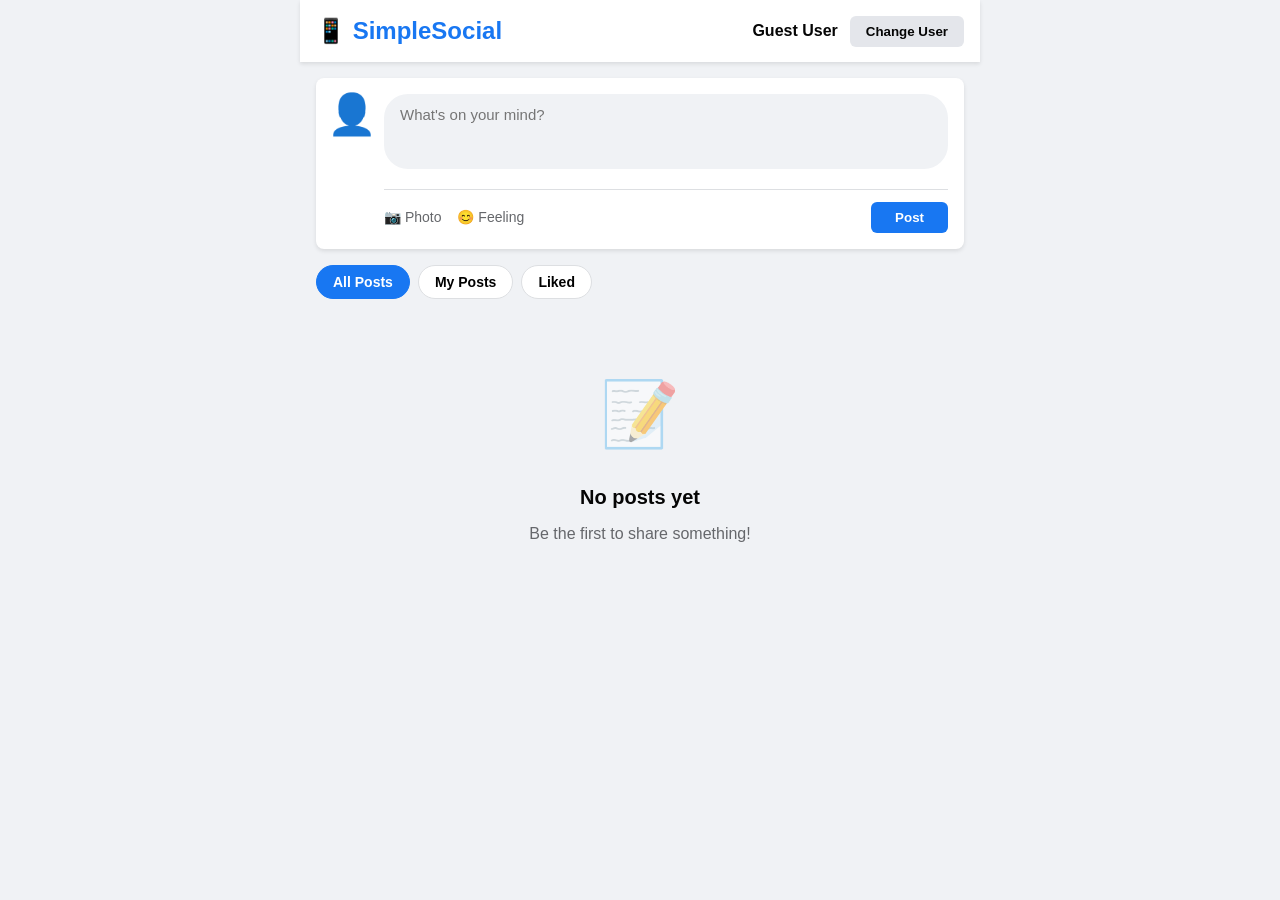
==== index.html @ 0597aa96 "Create SimpleSocial - a lightweight social media platform - Add responsive HTML structure with heade" ====
<!DOCTYPE html>
<html lang="en">
<head>
    <meta charset="UTF-8">
    <meta name="viewport" content="width=device-width, initial-scale=1.0">
    <title>SimpleSocial - Connect & Share</title>
    <link rel="stylesheet" href="style.css">
</head>
<body>
    <div class="container">
        <!-- Header -->
        <header class="header">
            <div class="header-content">
                <h1 class="logo">📱 SimpleSocial</h1>
                <div class="user-info">
                    <span class="username" id="currentUser">Guest User</span>
                    <button class="btn-secondary" id="changeUserBtn">Change User</button>
                </div>
            </div>
        </header>

        <!-- Main Content -->
        <main class="main-content">
            <!-- Create Post Section -->
            <div class="create-post-card">
                <div class="user-avatar">👤</div>
                <div class="create-post-input">
                    <textarea
                        id="postInput"
                        placeholder="What's on your mind?"
                        rows="3"
                    ></textarea>
                    <div class="create-post-actions">
                        <div class="post-options">
                            <span class="post-option">📷 Photo</span>
                            <span class="post-option">😊 Feeling</span>
                        </div>
                        <button class="btn-primary" id="postBtn">Post</button>
                    </div>
                </div>
            </div>

            <!-- Filter Options -->
            <div class="filter-section">
                <button class="filter-btn active" data-filter="all">All Posts</button>
                <button class="filter-btn" data-filter="my">My Posts</button>
                <button class="filter-btn" data-filter="liked">Liked</button>
            </div>

            <!-- Posts Feed -->
            <div id="postsFeed" class="posts-feed">
                <!-- Posts will be dynamically added here -->
            </div>

            <!-- Empty State -->
            <div id="emptyState" class="empty-state">
                <div class="empty-icon">📝</div>
                <h3>No posts yet</h3>
                <p>Be the first to share something!</p>
            </div>
        </main>
    </div>

    <!-- User Modal -->
    <div id="userModal" class="modal">
        <div class="modal-content">
            <h2>Change Username</h2>
            <input
                type="text"
                id="usernameInput"
                placeholder="Enter your username"
                maxlength="20"
            >
            <div class="modal-actions">
                <button class="btn-secondary" id="cancelBtn">Cancel</button>
                <button class="btn-primary" id="saveUserBtn">Save</button>
            </div>
        </div>
    </div>

    <script src="script.js"></script>
</body>
</html>
---- style.css ----
* {
    margin: 0;
    padding: 0;
    box-sizing: border-box;
}

:root {
    --primary-color: #1877f2;
    --primary-hover: #166fe5;
    --secondary-color: #e4e6eb;
    --text-primary: #050505;
    --text-secondary: #65676b;
    --bg-primary: #f0f2f5;
    --bg-secondary: #ffffff;
    --border-color: #dddfe2;
    --shadow: 0 2px 4px rgba(0, 0, 0, 0.1);
    --shadow-hover: 0 4px 8px rgba(0, 0, 0, 0.15);
}

body {
    font-family: -apple-system, BlinkMacSystemFont, 'Segoe UI', Roboto, Oxygen, Ubuntu, Cantarell, sans-serif;
    background-color: var(--bg-primary);
    color: var(--text-primary);
    line-height: 1.6;
}

.container {
    max-width: 680px;
    margin: 0 auto;
    min-height: 100vh;
}

/* Header */
.header {
    background-color: var(--bg-secondary);
    box-shadow: var(--shadow);
    position: sticky;
    top: 0;
    z-index: 100;
}

.header-content {
    padding: 12px 16px;
    display: flex;
    justify-content: space-between;
    align-items: center;
}

.logo {
    font-size: 24px;
    font-weight: 700;
    color: var(--primary-color);
    margin: 0;
}

.user-info {
    display: flex;
    align-items: center;
    gap: 12px;
}

.username {
    font-weight: 600;
    color: var(--text-primary);
}

/* Main Content */
.main-content {
    padding: 16px;
}

/* Buttons */
.btn-primary {
    background-color: var(--primary-color);
    color: white;
    border: none;
    padding: 8px 24px;
    border-radius: 6px;
    font-weight: 600;
    cursor: pointer;
    transition: background-color 0.2s;
}

.btn-primary:hover {
    background-color: var(--primary-hover);
}

.btn-secondary {
    background-color: var(--secondary-color);
    color: var(--text-primary);
    border: none;
    padding: 8px 16px;
    border-radius: 6px;
    font-weight: 600;
    cursor: pointer;
    transition: background-color 0.2s;
}

.btn-secondary:hover {
    background-color: #d8dadf;
}

/* Create Post Card */
.create-post-card {
    background-color: var(--bg-secondary);
    border-radius: 8px;
    padding: 16px;
    margin-bottom: 16px;
    box-shadow: var(--shadow);
    display: flex;
    gap: 12px;
}

.user-avatar {
    font-size: 40px;
    width: 40px;
    height: 40px;
    display: flex;
    align-items: center;
    justify-content: center;
}

.create-post-input {
    flex: 1;
}

#postInput {
    width: 100%;
    border: none;
    background-color: var(--bg-primary);
    border-radius: 24px;
    padding: 12px 16px;
    font-size: 15px;
    font-family: inherit;
    resize: none;
    outline: none;
}

#postInput:focus {
    background-color: var(--secondary-color);
}

.create-post-actions {
    display: flex;
    justify-content: space-between;
    align-items: center;
    margin-top: 12px;
    padding-top: 12px;
    border-top: 1px solid var(--border-color);
}

.post-options {
    display: flex;
    gap: 16px;
}

.post-option {
    color: var(--text-secondary);
    font-size: 14px;
    cursor: pointer;
    transition: color 0.2s;
}

.post-option:hover {
    color: var(--text-primary);
}

/* Filter Section */
.filter-section {
    display: flex;
    gap: 8px;
    margin-bottom: 16px;
}

.filter-btn {
    background-color: var(--bg-secondary);
    border: 1px solid var(--border-color);
    padding: 8px 16px;
    border-radius: 20px;
    font-size: 14px;
    font-weight: 600;
    cursor: pointer;
    transition: all 0.2s;
}

.filter-btn:hover {
    background-color: var(--secondary-color);
}

.filter-btn.active {
    background-color: var(--primary-color);
    color: white;
    border-color: var(--primary-color);
}

/* Posts Feed */
.posts-feed {
    display: flex;
    flex-direction: column;
    gap: 16px;
}

.post-card {
    background-color: var(--bg-secondary);
    border-radius: 8px;
    padding: 16px;
    box-shadow: var(--shadow);
    transition: box-shadow 0.2s;
}

.post-card:hover {
    box-shadow: var(--shadow-hover);
}

.post-header {
    display: flex;
    align-items: center;
    margin-bottom: 12px;
}

.post-user-avatar {
    font-size: 32px;
    width: 40px;
    height: 40px;
    display: flex;
    align-items: center;
    justify-content: center;
    margin-right: 12px;
}

.post-user-info {
    flex: 1;
}

.post-username {
    font-weight: 600;
    font-size: 15px;
    color: var(--text-primary);
}

.post-time {
    font-size: 13px;
    color: var(--text-secondary);
}

.post-delete-btn {
    background: none;
    border: none;
    font-size: 20px;
    cursor: pointer;
    opacity: 0.6;
    transition: opacity 0.2s;
    padding: 4px 8px;
}

.post-delete-btn:hover {
    opacity: 1;
}

.post-content {
    font-size: 15px;
    line-height: 1.5;
    margin-bottom: 12px;
    word-wrap: break-word;
}

.post-actions {
    display: flex;
    gap: 16px;
    padding-top: 12px;
    border-top: 1px solid var(--border-color);
}

.post-action-btn {
    background: none;
    border: none;
    display: flex;
    align-items: center;
    gap: 6px;
    padding: 6px 12px;
    border-radius: 6px;
    cursor: pointer;
    font-size: 14px;
    font-weight: 600;
    color: var(--text-secondary);
    transition: background-color 0.2s;
}

.post-action-btn:hover {
    background-color: var(--secondary-color);
}

.post-action-btn.liked {
    color: #e41e3f;
}

.post-action-btn.commented {
    color: var(--primary-color);
}

/* Comments Section */
.comments-section {
    margin-top: 12px;
    padding-top: 12px;
    border-top: 1px solid var(--border-color);
}

.comment {
    display: flex;
    gap: 8px;
    margin-bottom: 8px;
    padding: 8px;
    background-color: var(--bg-primary);
    border-radius: 8px;
}

.comment-avatar {
    font-size: 24px;
}

.comment-content {
    flex: 1;
}

.comment-username {
    font-weight: 600;
    font-size: 13px;
    color: var(--text-primary);
}

.comment-text {
    font-size: 14px;
    color: var(--text-primary);
}

.comment-input-container {
    display: flex;
    gap: 8px;
    margin-top: 8px;
}

.comment-avatar-small {
    font-size: 24px;
}

.comment-input {
    flex: 1;
    border: none;
    background-color: var(--bg-primary);
    border-radius: 18px;
    padding: 8px 12px;
    font-size: 14px;
    font-family: inherit;
    outline: none;
}

.comment-input:focus {
    background-color: var(--secondary-color);
}

/* Empty State */
.empty-state {
    text-align: center;
    padding: 48px 16px;
    color: var(--text-secondary);
    display: none;
}

.empty-state.show {
    display: block;
}

.empty-icon {
    font-size: 64px;
    margin-bottom: 16px;
    opacity: 0.5;
}

.empty-state h3 {
    font-size: 20px;
    margin-bottom: 8px;
    color: var(--text-primary);
}

/* Modal */
.modal {
    display: none;
    position: fixed;
    top: 0;
    left: 0;
    width: 100%;
    height: 100%;
    background-color: rgba(0, 0, 0, 0.6);
    z-index: 1000;
    align-items: center;
    justify-content: center;
}

.modal.show {
    display: flex;
}

.modal-content {
    background-color: var(--bg-secondary);
    border-radius: 8px;
    padding: 24px;
    max-width: 400px;
    width: 90%;
    box-shadow: 0 12px 28px rgba(0, 0, 0, 0.3);
}

.modal-content h2 {
    margin-bottom: 16px;
    font-size: 20px;
}

#usernameInput {
    width: 100%;
    padding: 12px;
    border: 1px solid var(--border-color);
    border-radius: 6px;
    font-size: 15px;
    font-family: inherit;
    margin-bottom: 16px;
    outline: none;
}

#usernameInput:focus {
    border-color: var(--primary-color);
}

.modal-actions {
    display: flex;
    gap: 8px;
    justify-content: flex-end;
}

/* Responsive Design */
@media (max-width: 680px) {
    .main-content {
        padding: 12px;
    }

    .post-options {
        display: none;
    }

    .filter-section {
        overflow-x: auto;
        -webkit-overflow-scrolling: touch;
    }

    .filter-btn {
        white-space: nowrap;
    }
}

/* Animations */
@keyframes slideIn {
    from {
        opacity: 0;
        transform: translateY(-10px);
    }
    to {
        opacity: 1;
        transform: translateY(0);
    }
}

.post-card {
    animation: slideIn 0.3s ease-out;
}
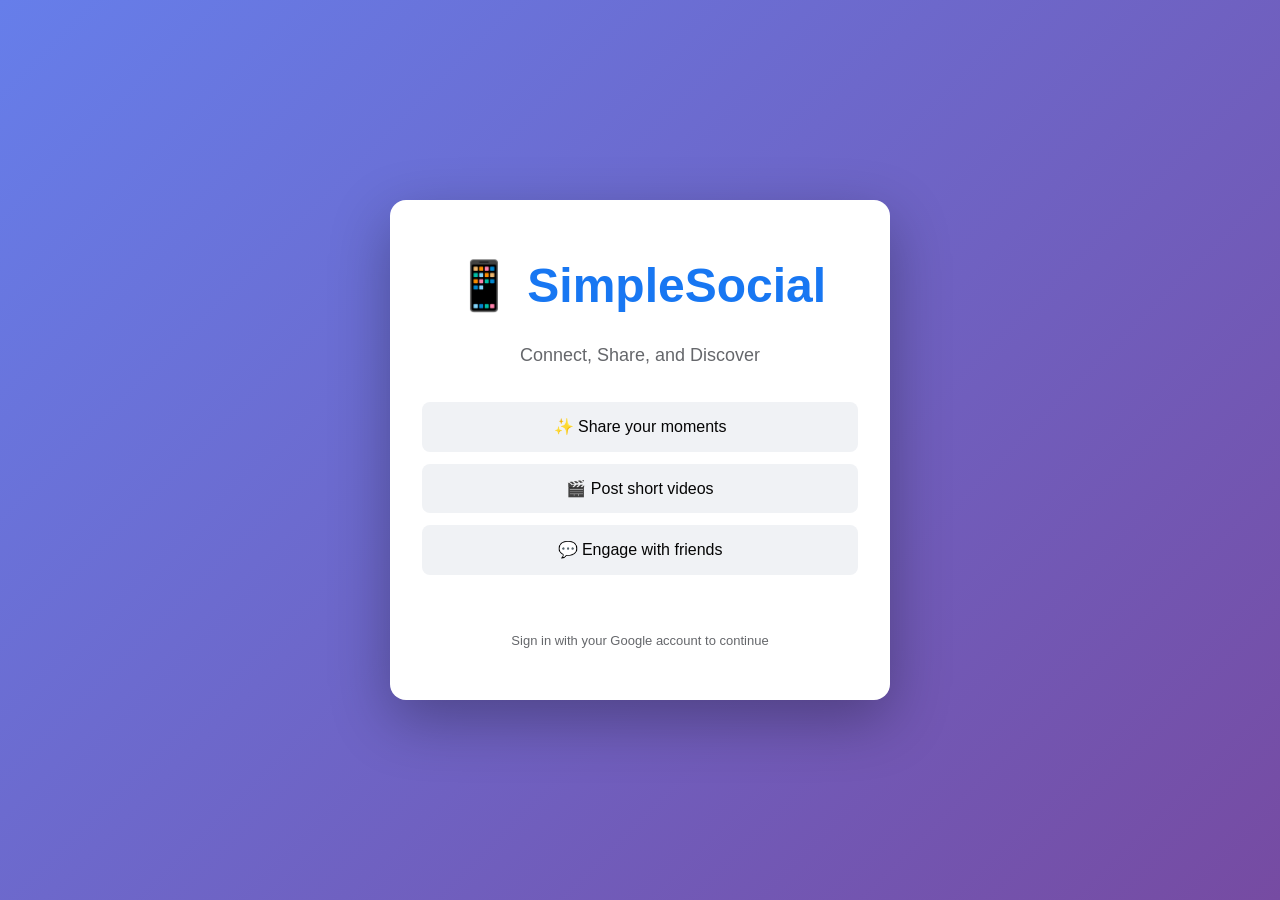
==== commit 512fa2ff: "Add Google OAuth, engagement algorithm, and short video section Major enhancements to SimpleSocial: " ====
--- a/index.html
+++ b/index.html
@@ -5,75 +5,159 @@
     <meta name="viewport" content="width=device-width, initial-scale=1.0">
     <title>SimpleSocial - Connect & Share</title>
     <link rel="stylesheet" href="style.css">
+    <!-- Google Sign-In API -->
+    <script src="https://accounts.google.com/gsi/client" async defer></script>
+    <meta name="google-signin-client_id" content="YOUR_GOOGLE_CLIENT_ID.apps.googleusercontent.com">
 </head>
 <body>
-    <div class="container">
+    <!-- Login Screen -->
+    <div id="loginScreen" class="login-screen">
+        <div class="login-container">
+            <div class="login-card">
+                <h1 class="login-logo">📱 SimpleSocial</h1>
+                <p class="login-tagline">Connect, Share, and Discover</p>
+                <div class="login-features">
+                    <div class="feature-item">✨ Share your moments</div>
+                    <div class="feature-item">🎬 Post short videos</div>
+                    <div class="feature-item">💬 Engage with friends</div>
+                </div>
+                <div id="googleSignInBtn" class="google-signin-btn"></div>
+                <p class="login-note">Sign in with your Google account to continue</p>
+            </div>
+        </div>
+    </div>
+
+    <!-- Main App (hidden until logged in) -->
+    <div id="mainApp" class="container" style="display: none;">
         <!-- Header -->
         <header class="header">
             <div class="header-content">
                 <h1 class="logo">📱 SimpleSocial</h1>
                 <div class="user-info">
-                    <span class="username" id="currentUser">Guest User</span>
-                    <button class="btn-secondary" id="changeUserBtn">Change User</button>
+                    <img id="userAvatar" class="user-avatar-img" src="" alt="User Avatar">
+                    <span class="username" id="currentUser">User</span>
+                    <button class="btn-secondary" id="signOutBtn">Sign Out</button>
                 </div>
             </div>
         </header>
 
+        <!-- Navigation Tabs -->
+        <nav class="nav-tabs">
+            <button class="nav-tab active" data-section="posts">
+                📝 Posts
+            </button>
+            <button class="nav-tab" data-section="videos">
+                🎬 Videos
+            </button>
+        </nav>
+
         <!-- Main Content -->
         <main class="main-content">
-            <!-- Create Post Section -->
-            <div class="create-post-card">
-                <div class="user-avatar">👤</div>
-                <div class="create-post-input">
-                    <textarea
-                        id="postInput"
-                        placeholder="What's on your mind?"
-                        rows="3"
-                    ></textarea>
-                    <div class="create-post-actions">
-                        <div class="post-options">
-                            <span class="post-option">📷 Photo</span>
-                            <span class="post-option">😊 Feeling</span>
+            <!-- Posts Section -->
+            <div id="postsSection" class="content-section active">
+                <!-- Create Post Section -->
+                <div class="create-post-card">
+                    <img id="postUserAvatar" class="user-avatar-small" src="" alt="Avatar">
+                    <div class="create-post-input">
+                        <textarea
+                            id="postInput"
+                            placeholder="What's on your mind?"
+                            rows="3"
+                        ></textarea>
+                        <div class="create-post-actions">
+                            <div class="post-options">
+                                <span class="post-option">📷 Photo</span>
+                                <span class="post-option">😊 Feeling</span>
+                            </div>
+                            <button class="btn-primary" id="postBtn">Post</button>
                         </div>
-                        <button class="btn-primary" id="postBtn">Post</button>
                     </div>
+                </div>
+
+                <!-- Filter Options -->
+                <div class="filter-section">
+                    <button class="filter-btn active" data-filter="all">🔥 Trending</button>
+                    <button class="filter-btn" data-filter="my">📌 My Posts</button>
+                    <button class="filter-btn" data-filter="liked">❤️ Liked</button>
+                </div>
+
+                <!-- Posts Feed -->
+                <div id="postsFeed" class="posts-feed">
+                    <!-- Posts will be dynamically added here -->
+                </div>
+
+                <!-- Empty State -->
+                <div id="emptyState" class="empty-state">
+                    <div class="empty-icon">📝</div>
+                    <h3>No posts yet</h3>
+                    <p>Be the first to share something!</p>
                 </div>
             </div>
 
-            <!-- Filter Options -->
-            <div class="filter-section">
-                <button class="filter-btn active" data-filter="all">All Posts</button>
-                <button class="filter-btn" data-filter="my">My Posts</button>
-                <button class="filter-btn" data-filter="liked">Liked</button>
-            </div>
+            <!-- Videos Section -->
+            <div id="videosSection" class="content-section">
+                <!-- Create Video Section -->
+                <div class="create-video-card">
+                    <h3>📹 Share a Video</h3>
+                    <input
+                        type="text"
+                        id="videoUrlInput"
+                        placeholder="Enter YouTube, Vimeo, or direct video URL"
+                        class="video-url-input"
+                    >
+                    <textarea
+                        id="videoDescInput"
+                        placeholder="Add a description..."
+                        rows="2"
+                        class="video-desc-input"
+                    ></textarea>
+                    <button class="btn-primary" id="videoBtn">Post Video</button>
+                </div>
 
-            <!-- Posts Feed -->
-            <div id="postsFeed" class="posts-feed">
-                <!-- Posts will be dynamically added here -->
-            </div>
+                <!-- Video Filter -->
+                <div class="filter-section">
+                    <button class="filter-btn active" data-video-filter="all">🔥 Trending</button>
+                    <button class="filter-btn" data-video-filter="my">📌 My Videos</button>
+                    <button class="filter-btn" data-video-filter="liked">❤️ Liked</button>
+                </div>
 
-            <!-- Empty State -->
-            <div id="emptyState" class="empty-state">
-                <div class="empty-icon">📝</div>
-                <h3>No posts yet</h3>
-                <p>Be the first to share something!</p>
+                <!-- Videos Grid -->
+                <div id="videosFeed" class="videos-feed">
+                    <!-- Videos will be dynamically added here -->
+                </div>
+
+                <!-- Empty State for Videos -->
+                <div id="videosEmptyState" class="empty-state">
+                    <div class="empty-icon">🎬</div>
+                    <h3>No videos yet</h3>
+                    <p>Be the first to share a video!</p>
+                </div>
             </div>
         </main>
     </div>
 
-    <!-- User Modal -->
-    <div id="userModal" class="modal">
-        <div class="modal-content">
-            <h2>Change Username</h2>
-            <input
-                type="text"
-                id="usernameInput"
-                placeholder="Enter your username"
-                maxlength="20"
-            >
-            <div class="modal-actions">
-                <button class="btn-secondary" id="cancelBtn">Cancel</button>
-                <button class="btn-primary" id="saveUserBtn">Save</button>
+    <!-- Video Modal -->
+    <div id="videoModal" class="modal">
+        <div class="modal-content video-modal-content">
+            <button class="modal-close" id="closeVideoModal">✕</button>
+            <div id="videoPlayerContainer" class="video-player-container">
+                <!-- Video player will be injected here -->
+            </div>
+            <div class="video-modal-info">
+                <div class="video-modal-header">
+                    <img id="videoModalAvatar" class="user-avatar-small" src="" alt="Avatar">
+                    <div>
+                        <div class="video-modal-username" id="videoModalUsername"></div>
+                        <div class="video-modal-time" id="videoModalTime"></div>
+                    </div>
+                </div>
+                <div class="video-modal-description" id="videoModalDesc"></div>
+                <div class="video-modal-actions">
+                    <button class="video-action-btn" id="videoModalLikeBtn">
+                        <span id="videoModalLikeIcon">🤍</span>
+                        <span id="videoModalLikeCount">0</span>
+                    </button>
+                </div>
             </div>
         </div>
     </div>
--- a/style.css
+++ b/style.css
@@ -455,6 +455,393 @@
     }
 }
 
+/* Login Screen */
+.login-screen {
+    min-height: 100vh;
+    display: flex;
+    align-items: center;
+    justify-content: center;
+    background: linear-gradient(135deg, #667eea 0%, #764ba2 100%);
+    padding: 20px;
+}
+
+.login-container {
+    max-width: 500px;
+    width: 100%;
+}
+
+.login-card {
+    background-color: var(--bg-secondary);
+    border-radius: 16px;
+    padding: 48px 32px;
+    box-shadow: 0 20px 60px rgba(0, 0, 0, 0.3);
+    text-align: center;
+}
+
+.login-logo {
+    font-size: 48px;
+    color: var(--primary-color);
+    margin-bottom: 16px;
+}
+
+.login-tagline {
+    font-size: 18px;
+    color: var(--text-secondary);
+    margin-bottom: 32px;
+}
+
+.login-features {
+    margin-bottom: 32px;
+}
+
+.feature-item {
+    font-size: 16px;
+    color: var(--text-primary);
+    margin: 12px 0;
+    padding: 12px;
+    background-color: var(--bg-primary);
+    border-radius: 8px;
+}
+
+.google-signin-btn {
+    margin: 24px auto;
+    display: flex;
+    justify-content: center;
+}
+
+.login-note {
+    font-size: 13px;
+    color: var(--text-secondary);
+    margin-top: 16px;
+}
+
+/* User Avatar Image */
+.user-avatar-img {
+    width: 32px;
+    height: 32px;
+    border-radius: 50%;
+    object-fit: cover;
+    border: 2px solid var(--border-color);
+}
+
+.user-avatar-small {
+    width: 40px;
+    height: 40px;
+    border-radius: 50%;
+    object-fit: cover;
+    border: 2px solid var(--border-color);
+}
+
+.post-user-avatar-img {
+    width: 40px;
+    height: 40px;
+    border-radius: 50%;
+    object-fit: cover;
+    margin-right: 12px;
+}
+
+/* Navigation Tabs */
+.nav-tabs {
+    background-color: var(--bg-secondary);
+    display: flex;
+    gap: 0;
+    padding: 0 16px;
+    border-bottom: 1px solid var(--border-color);
+    position: sticky;
+    top: 57px;
+    z-index: 99;
+}
+
+.nav-tab {
+    flex: 1;
+    background: none;
+    border: none;
+    padding: 16px;
+    font-size: 15px;
+    font-weight: 600;
+    color: var(--text-secondary);
+    cursor: pointer;
+    border-bottom: 3px solid transparent;
+    transition: all 0.2s;
+}
+
+.nav-tab:hover {
+    background-color: var(--bg-primary);
+}
+
+.nav-tab.active {
+    color: var(--primary-color);
+    border-bottom-color: var(--primary-color);
+}
+
+/* Content Sections */
+.content-section {
+    display: none;
+}
+
+.content-section.active {
+    display: block;
+}
+
+/* Create Video Card */
+.create-video-card {
+    background-color: var(--bg-secondary);
+    border-radius: 8px;
+    padding: 20px;
+    margin-bottom: 16px;
+    box-shadow: var(--shadow);
+}
+
+.create-video-card h3 {
+    margin-bottom: 16px;
+    color: var(--text-primary);
+}
+
+.video-url-input,
+.video-desc-input {
+    width: 100%;
+    border: 1px solid var(--border-color);
+    border-radius: 6px;
+    padding: 12px;
+    font-size: 15px;
+    font-family: inherit;
+    margin-bottom: 12px;
+    outline: none;
+}
+
+.video-url-input:focus,
+.video-desc-input:focus {
+    border-color: var(--primary-color);
+}
+
+.video-desc-input {
+    resize: none;
+}
+
+/* Videos Feed */
+.videos-feed {
+    display: grid;
+    grid-template-columns: repeat(auto-fill, minmax(200px, 1fr));
+    gap: 16px;
+}
+
+.video-card {
+    background-color: var(--bg-secondary);
+    border-radius: 12px;
+    overflow: hidden;
+    box-shadow: var(--shadow);
+    cursor: pointer;
+    transition: all 0.3s;
+}
+
+.video-card:hover {
+    transform: translateY(-4px);
+    box-shadow: var(--shadow-hover);
+}
+
+.video-thumbnail {
+    width: 100%;
+    height: 250px;
+    object-fit: cover;
+    background: linear-gradient(135deg, #667eea 0%, #764ba2 100%);
+    display: flex;
+    align-items: center;
+    justify-content: center;
+    font-size: 48px;
+    color: white;
+}
+
+.video-thumbnail img {
+    width: 100%;
+    height: 100%;
+    object-fit: cover;
+}
+
+.video-info {
+    padding: 12px;
+}
+
+.video-user {
+    display: flex;
+    align-items: center;
+    gap: 8px;
+    margin-bottom: 8px;
+}
+
+.video-user-avatar {
+    width: 24px;
+    height: 24px;
+    border-radius: 50%;
+    object-fit: cover;
+}
+
+.video-username {
+    font-weight: 600;
+    font-size: 13px;
+    color: var(--text-primary);
+}
+
+.video-description {
+    font-size: 14px;
+    color: var(--text-primary);
+    margin-bottom: 8px;
+    overflow: hidden;
+    text-overflow: ellipsis;
+    display: -webkit-box;
+    -webkit-line-clamp: 2;
+    -webkit-box-orient: vertical;
+}
+
+.video-stats {
+    display: flex;
+    gap: 12px;
+    font-size: 13px;
+    color: var(--text-secondary);
+}
+
+/* Video Modal */
+.video-modal-content {
+    max-width: 900px;
+    width: 95%;
+    max-height: 90vh;
+    overflow-y: auto;
+    position: relative;
+    padding: 0;
+}
+
+.modal-close {
+    position: absolute;
+    top: 16px;
+    right: 16px;
+    background-color: rgba(0, 0, 0, 0.6);
+    color: white;
+    border: none;
+    width: 36px;
+    height: 36px;
+    border-radius: 50%;
+    font-size: 20px;
+    cursor: pointer;
+    z-index: 10;
+    transition: background-color 0.2s;
+}
+
+.modal-close:hover {
+    background-color: rgba(0, 0, 0, 0.8);
+}
+
+.video-player-container {
+    width: 100%;
+    background-color: #000;
+    min-height: 400px;
+    display: flex;
+    align-items: center;
+    justify-content: center;
+}
+
+.video-player-container iframe,
+.video-player-container video {
+    width: 100%;
+    height: 500px;
+    border: none;
+}
+
+.video-modal-info {
+    padding: 20px;
+}
+
+.video-modal-header {
+    display: flex;
+    align-items: center;
+    gap: 12px;
+    margin-bottom: 16px;
+}
+
+.video-modal-username {
+    font-weight: 600;
+    font-size: 15px;
+    color: var(--text-primary);
+}
+
+.video-modal-time {
+    font-size: 13px;
+    color: var(--text-secondary);
+}
+
+.video-modal-description {
+    font-size: 15px;
+    color: var(--text-primary);
+    margin-bottom: 16px;
+    line-height: 1.5;
+}
+
+.video-modal-actions {
+    display: flex;
+    gap: 16px;
+    padding-top: 16px;
+    border-top: 1px solid var(--border-color);
+}
+
+.video-action-btn {
+    background: none;
+    border: none;
+    display: flex;
+    align-items: center;
+    gap: 8px;
+    padding: 8px 16px;
+    border-radius: 6px;
+    cursor: pointer;
+    font-size: 16px;
+    font-weight: 600;
+    color: var(--text-secondary);
+    transition: background-color 0.2s;
+}
+
+.video-action-btn:hover {
+    background-color: var(--secondary-color);
+}
+
+.video-action-btn.liked {
+    color: #e41e3f;
+}
+
+/* Responsive Design */
+@media (max-width: 680px) {
+    .main-content {
+        padding: 12px;
+    }
+
+    .post-options {
+        display: none;
+    }
+
+    .filter-section {
+        overflow-x: auto;
+        -webkit-overflow-scrolling: touch;
+    }
+
+    .filter-btn {
+        white-space: nowrap;
+    }
+
+    .videos-feed {
+        grid-template-columns: repeat(auto-fill, minmax(150px, 1fr));
+        gap: 12px;
+    }
+
+    .video-thumbnail {
+        height: 200px;
+    }
+
+    .video-player-container iframe,
+    .video-player-container video {
+        height: 300px;
+    }
+
+    .nav-tabs {
+        top: 53px;
+    }
+}
+
 /* Animations */
 @keyframes slideIn {
     from {
@@ -470,3 +857,7 @@
 .post-card {
     animation: slideIn 0.3s ease-out;
 }
+
+.video-card {
+    animation: slideIn 0.3s ease-out;
+}
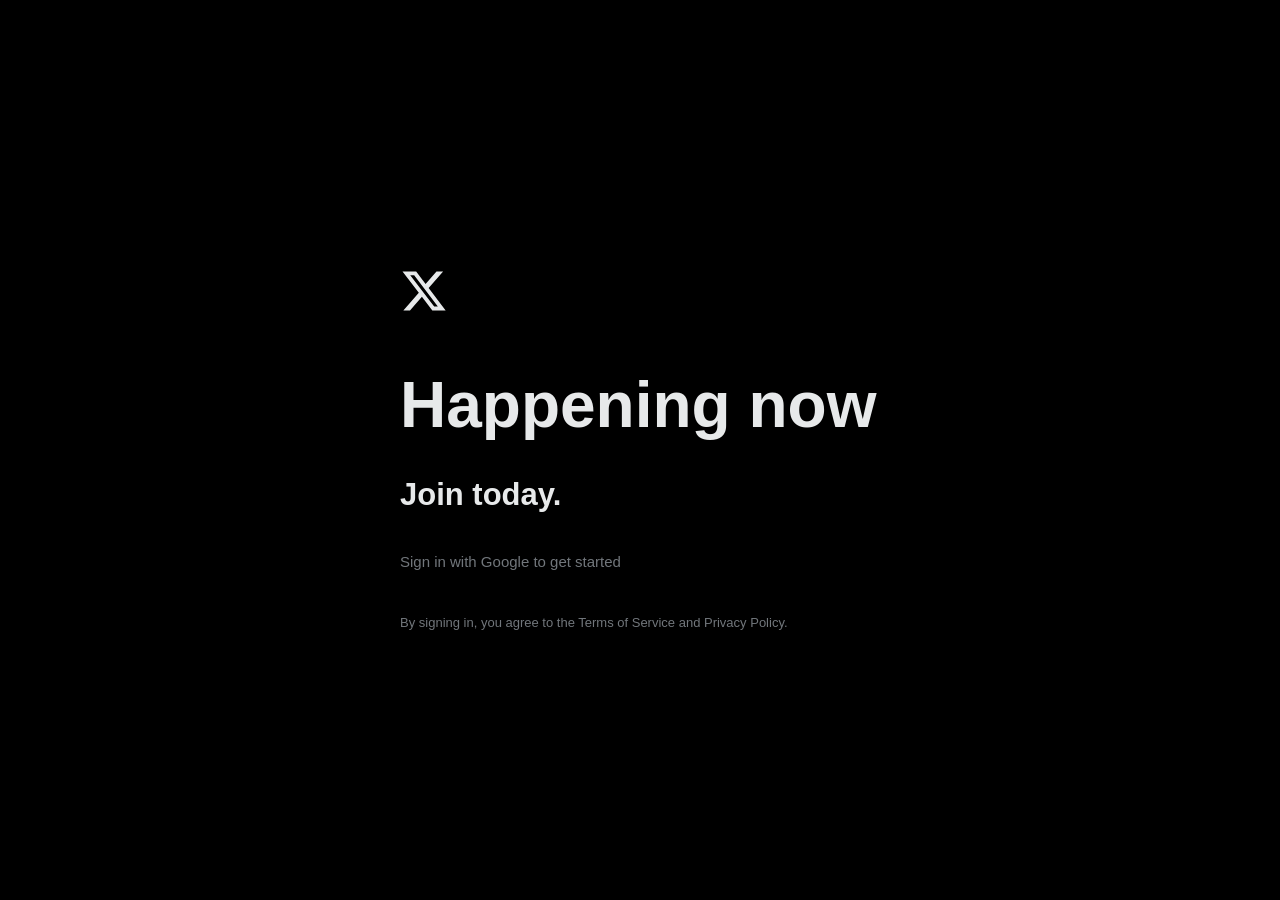
==== commit e8026fc6: "Rebrand to YourSocial with Twitter-inspired UI Major UI/UX overhaul:  Design Changes: - Rebrand from" ====
--- a/index.html
+++ b/index.html
@@ -3,82 +3,115 @@
 <head>
     <meta charset="UTF-8">
     <meta name="viewport" content="width=device-width, initial-scale=1.0">
-    <title>SimpleSocial - Connect & Share</title>
+    <title>YourSocial - It's what's happening</title>
     <link rel="stylesheet" href="style.css">
     <!-- Google Sign-In API -->
     <script src="https://accounts.google.com/gsi/client" async defer></script>
-    <meta name="google-signin-client_id" content="YOUR_GOOGLE_CLIENT_ID.apps.googleusercontent.com">
+    <meta name="google-signin-client_id" content="415975643615-8rk7tehocfghjr2v3np4oacd06ka8q3k.apps.googleusercontent.com">
 </head>
 <body>
     <!-- Login Screen -->
     <div id="loginScreen" class="login-screen">
         <div class="login-container">
             <div class="login-card">
-                <h1 class="login-logo">📱 SimpleSocial</h1>
-                <p class="login-tagline">Connect, Share, and Discover</p>
-                <div class="login-features">
-                    <div class="feature-item">✨ Share your moments</div>
-                    <div class="feature-item">🎬 Post short videos</div>
-                    <div class="feature-item">💬 Engage with friends</div>
-                </div>
+                <svg viewBox="0 0 24 24" class="login-logo-icon" aria-hidden="true">
+                    <g><path d="M18.244 2.25h3.308l-7.227 8.26 8.502 11.24H16.17l-5.214-6.817L4.99 21.75H1.68l7.73-8.835L1.254 2.25H8.08l4.713 6.231zm-1.161 17.52h1.833L7.084 4.126H5.117z"></path></g>
+                </svg>
+                <h1 class="login-title">Happening now</h1>
+                <p class="login-subtitle">Join today.</p>
                 <div id="googleSignInBtn" class="google-signin-btn"></div>
-                <p class="login-note">Sign in with your Google account to continue</p>
+                <p class="login-note">Sign in with Google to get started</p>
+                <div class="login-footer">
+                    <p>By signing in, you agree to the Terms of Service and Privacy Policy.</p>
+                </div>
             </div>
         </div>
     </div>
 
     <!-- Main App (hidden until logged in) -->
-    <div id="mainApp" class="container" style="display: none;">
-        <!-- Header -->
-        <header class="header">
-            <div class="header-content">
-                <h1 class="logo">📱 SimpleSocial</h1>
-                <div class="user-info">
-                    <img id="userAvatar" class="user-avatar-img" src="" alt="User Avatar">
-                    <span class="username" id="currentUser">User</span>
-                    <button class="btn-secondary" id="signOutBtn">Sign Out</button>
-                </div>
-            </div>
-        </header>
-
-        <!-- Navigation Tabs -->
-        <nav class="nav-tabs">
-            <button class="nav-tab active" data-section="posts">
-                📝 Posts
-            </button>
-            <button class="nav-tab" data-section="videos">
-                🎬 Videos
-            </button>
-        </nav>
+    <div id="mainApp" class="twitter-container" style="display: none;">
+        <!-- Left Sidebar -->
+        <aside class="sidebar">
+            <div class="sidebar-content">
+                <!-- Logo -->
+                <div class="sidebar-logo">
+                    <svg viewBox="0 0 24 24" class="logo-icon" aria-hidden="true">
+                        <g><path d="M18.244 2.25h3.308l-7.227 8.26 8.502 11.24H16.17l-5.214-6.817L4.99 21.75H1.68l7.73-8.835L1.254 2.25H8.08l4.713 6.231zm-1.161 17.52h1.833L7.084 4.126H5.117z"></path></g>
+                    </svg>
+                </div>
+
+                <!-- Navigation -->
+                <nav class="sidebar-nav">
+                    <button class="nav-item active" data-section="posts">
+                        <svg viewBox="0 0 24 24" class="nav-icon">
+                            <g><path d="M12 1.696L.622 8.807l1.06 1.696L3 9.679V19.5C3 20.881 4.119 22 5.5 22h13c1.381 0 2.5-1.119 2.5-2.5V9.679l1.318.824 1.06-1.696L12 1.696zM12 16.5c-1.933 0-3.5-1.567-3.5-3.5s1.567-3.5 3.5-3.5 3.5 1.567 3.5 3.5-1.567 3.5-3.5 3.5z"></path></g>
+                        </svg>
+                        <span class="nav-text">Home</span>
+                    </button>
+                    <button class="nav-item" data-section="videos">
+                        <svg viewBox="0 0 24 24" class="nav-icon">
+                            <g><path d="M3 2.25C2.17157 2.25 1.5 2.92157 1.5 3.75V15.75C1.5 16.5784 2.17157 17.25 3 17.25H8.25V20.25H4.5V21.75H15V20.25H11.25V17.25H16.5C17.3284 17.25 18 16.5784 18 15.75V3.75C18 2.92157 17.3284 2.25 16.5 2.25H3ZM3 3.75H16.5V15.75H3V3.75ZM9.75 20.25V17.25H11.25V20.25H9.75ZM8.25 7.5L13.5 10.5L8.25 13.5V7.5Z"></path></g>
+                        </svg>
+                        <span class="nav-text">Videos</span>
+                    </button>
+                </nav>
+
+                <!-- User Profile -->
+                <div class="sidebar-profile">
+                    <img id="sidebarAvatar" class="profile-avatar" src="" alt="Profile">
+                    <div class="profile-info">
+                        <div class="profile-name" id="sidebarName">User</div>
+                        <div class="profile-handle">@user</div>
+                    </div>
+                    <button class="profile-menu" id="signOutBtn">
+                        <svg viewBox="0 0 24 24" class="menu-icon">
+                            <g><path d="M3 12c0-1.1.9-2 2-2s2 .9 2 2-.9 2-2 2-2-.9-2-2zm9 2c1.1 0 2-.9 2-2s-.9-2-2-2-2 .9-2 2 .9 2 2 2zm7 0c1.1 0 2-.9 2-2s-.9-2-2-2-2 .9-2 2 .9 2 2 2z"></path></g>
+                        </svg>
+                    </button>
+                </div>
+            </div>
+        </aside>
 
         <!-- Main Content -->
-        <main class="main-content">
+        <main class="main-feed">
+            <!-- Header -->
+            <div class="feed-header">
+                <h2 class="feed-title" id="feedTitle">Home</h2>
+            </div>
+
+            <!-- Tab Bar -->
+            <div class="feed-tabs">
+                <button class="feed-tab active" data-filter="all">For you</button>
+                <button class="feed-tab" data-filter="my">Your posts</button>
+                <button class="feed-tab" data-filter="liked">Liked</button>
+            </div>
+
             <!-- Posts Section -->
             <div id="postsSection" class="content-section active">
-                <!-- Create Post Section -->
-                <div class="create-post-card">
-                    <img id="postUserAvatar" class="user-avatar-small" src="" alt="Avatar">
-                    <div class="create-post-input">
+                <!-- Create Post -->
+                <div class="tweet-compose">
+                    <img id="postUserAvatar" class="compose-avatar" src="" alt="Avatar">
+                    <div class="compose-content">
                         <textarea
                             id="postInput"
-                            placeholder="What's on your mind?"
+                            placeholder="What is happening?!"
                             rows="3"
                         ></textarea>
-                        <div class="create-post-actions">
-                            <div class="post-options">
-                                <span class="post-option">📷 Photo</span>
-                                <span class="post-option">😊 Feeling</span>
+                        <div class="compose-actions">
+                            <div class="compose-icons">
+                                <button class="compose-icon" title="Media">
+                                    <svg viewBox="0 0 24 24"><g><path d="M3 5.5C3 4.119 4.119 3 5.5 3h13C19.881 3 21 4.119 21 5.5v13c0 1.381-1.119 2.5-2.5 2.5h-13C4.119 21 3 19.881 3 18.5v-13zM5.5 5c-.276 0-.5.224-.5.5v9.086l3-3 3 3 5-5 3 3V5.5c0-.276-.224-.5-.5-.5h-13zM19 15.414l-3-3-5 5-3-3-3 3V18.5c0 .276.224.5.5.5h13c.276 0 .5-.224.5-.5v-3.086zM9.75 7C8.784 7 8 7.784 8 8.75s.784 1.75 1.75 1.75 1.75-.784 1.75-1.75S10.716 7 9.75 7z"></path></g></svg>
+                                </button>
+                                <button class="compose-icon" title="GIF">
+                                    <svg viewBox="0 0 24 24"><g><path d="M3 5.5C3 4.119 4.12 3 5.5 3h13C19.88 3 21 4.119 21 5.5v13c0 1.381-1.12 2.5-2.5 2.5h-13C4.12 21 3 19.881 3 18.5v-13zM5.5 5c-.28 0-.5.224-.5.5v13c0 .276.22.5.5.5h13c.28 0 .5-.224.5-.5v-13c0-.276-.22-.5-.5-.5h-13zM18 10.711V9.25h-3.74v5.5h1.44v-1.719h1.7V11.57h-1.7v-.859H18zM11.79 9.25h1.44v5.5h-1.44v-5.5zm-3.07 1.375c.34 0 .77.172 1.02.43l1.03-.86c-.51-.601-1.28-.945-2.05-.945C7.19 9.25 6 10.453 6 12s1.19 2.75 2.72 2.75c.85 0 1.54-.344 2.05-.945v-2.005H8.38v1.032H9.4v.515c-.17.086-.42.172-.68.172-.76 0-1.36-.602-1.36-1.445 0-.843.6-1.444 1.36-1.444z"></path></g></svg>
+                                </button>
+                                <button class="compose-icon" title="Emoji">
+                                    <svg viewBox="0 0 24 24"><g><path d="M8 9.5C8 8.119 8.672 7 9.5 7S11 8.119 11 9.5 10.328 12 9.5 12 8 10.881 8 9.5zm6.5 2.5c.828 0 1.5-1.119 1.5-2.5S15.328 7 14.5 7 13 8.119 13 9.5s.672 2.5 1.5 2.5zM12 16c-2.224 0-3.021-2.227-3.051-2.316l-1.897.633c.05.15 1.271 3.684 4.949 3.684s4.898-3.533 4.949-3.684l-1.896-.638c-.033.095-.83 2.322-3.053 2.322zm10.25-4.001c0 5.652-4.598 10.25-10.25 10.25S1.75 17.652 1.75 12 6.348 1.75 12 1.75 22.25 6.348 22.25 12zm-2 0c0-4.549-3.701-8.25-8.25-8.25S3.75 7.451 3.75 12s3.701 8.25 8.25 8.25 8.25-3.701 8.25-8.25z"></path></g></svg>
+                                </button>
                             </div>
-                            <button class="btn-primary" id="postBtn">Post</button>
+                            <button class="btn-tweet" id="postBtn">Post</button>
                         </div>
                     </div>
-                </div>
-
-                <!-- Filter Options -->
-                <div class="filter-section">
-                    <button class="filter-btn active" data-filter="all">🔥 Trending</button>
-                    <button class="filter-btn" data-filter="my">📌 My Posts</button>
-                    <button class="filter-btn" data-filter="liked">❤️ Liked</button>
                 </div>
 
                 <!-- Posts Feed -->
@@ -88,37 +121,41 @@
 
                 <!-- Empty State -->
                 <div id="emptyState" class="empty-state">
-                    <div class="empty-icon">📝</div>
                     <h3>No posts yet</h3>
-                    <p>Be the first to share something!</p>
+                    <p>When you post something, it will show up here.</p>
                 </div>
             </div>
 
             <!-- Videos Section -->
             <div id="videosSection" class="content-section">
-                <!-- Create Video Section -->
-                <div class="create-video-card">
-                    <h3>📹 Share a Video</h3>
-                    <input
-                        type="text"
-                        id="videoUrlInput"
-                        placeholder="Enter YouTube, Vimeo, or direct video URL"
-                        class="video-url-input"
-                    >
-                    <textarea
-                        id="videoDescInput"
-                        placeholder="Add a description..."
-                        rows="2"
-                        class="video-desc-input"
-                    ></textarea>
-                    <button class="btn-primary" id="videoBtn">Post Video</button>
-                </div>
-
-                <!-- Video Filter -->
-                <div class="filter-section">
-                    <button class="filter-btn active" data-video-filter="all">🔥 Trending</button>
-                    <button class="filter-btn" data-video-filter="my">📌 My Videos</button>
-                    <button class="filter-btn" data-video-filter="liked">❤️ Liked</button>
+                <!-- Create Video -->
+                <div class="tweet-compose">
+                    <img id="videoUserAvatar" class="compose-avatar" src="" alt="Avatar">
+                    <div class="compose-content">
+                        <input
+                            type="text"
+                            id="videoUrlInput"
+                            placeholder="Enter video URL (YouTube, Vimeo, etc.)"
+                            class="video-url-input"
+                        >
+                        <textarea
+                            id="videoDescInput"
+                            placeholder="What's happening in this video?"
+                            rows="2"
+                            class="video-desc-input"
+                        ></textarea>
+                        <div class="compose-actions">
+                            <div class="compose-icons"></div>
+                            <button class="btn-tweet" id="videoBtn">Post</button>
+                        </div>
+                    </div>
+                </div>
+
+                <!-- Video Tabs -->
+                <div class="feed-tabs">
+                    <button class="feed-tab active" data-video-filter="all">For you</button>
+                    <button class="feed-tab" data-video-filter="my">Your videos</button>
+                    <button class="feed-tab" data-video-filter="liked">Liked</button>
                 </div>
 
                 <!-- Videos Grid -->
@@ -128,12 +165,25 @@
 
                 <!-- Empty State for Videos -->
                 <div id="videosEmptyState" class="empty-state">
-                    <div class="empty-icon">🎬</div>
                     <h3>No videos yet</h3>
-                    <p>Be the first to share a video!</p>
+                    <p>When you post a video, it will show up here.</p>
                 </div>
             </div>
         </main>
+
+        <!-- Right Sidebar (Trends) -->
+        <aside class="trends-sidebar">
+            <div class="trends-widget">
+                <h2 class="widget-title">What's happening</h2>
+                <div class="trend-item">
+                    <div class="trend-header">
+                        <span class="trend-category">Trending</span>
+                    </div>
+                    <div class="trend-name">#YourSocial</div>
+                    <div class="trend-posts">Welcome to YourSocial!</div>
+                </div>
+            </div>
+        </aside>
     </div>
 
     <!-- Video Modal -->
--- a/style.css
+++ b/style.css
@@ -5,256 +5,464 @@
 }
 
 :root {
-    --primary-color: #1877f2;
-    --primary-hover: #166fe5;
-    --secondary-color: #e4e6eb;
-    --text-primary: #050505;
-    --text-secondary: #65676b;
-    --bg-primary: #f0f2f5;
-    --bg-secondary: #ffffff;
-    --border-color: #dddfe2;
-    --shadow: 0 2px 4px rgba(0, 0, 0, 0.1);
-    --shadow-hover: 0 4px 8px rgba(0, 0, 0, 0.15);
+    --twitter-blue: #1d9bf0;
+    --twitter-blue-hover: #1a8cd8;
+    --twitter-dark-blue: #1a8cd8;
+    --black: #000000;
+    --dark-gray: #16181c;
+    --border-color: #2f3336;
+    --hover-gray: #181818;
+    --text-primary: #e7e9ea;
+    --text-secondary: #71767b;
+    --bg-primary: #000000;
+    --bg-secondary: #16181c;
+    --bg-hover: rgba(255, 255, 255, 0.03);
 }
 
 body {
-    font-family: -apple-system, BlinkMacSystemFont, 'Segoe UI', Roboto, Oxygen, Ubuntu, Cantarell, sans-serif;
+    font-family: -apple-system, BlinkMacSystemFont, 'Segoe UI', Roboto, 'Helvetica Neue', Arial, sans-serif;
     background-color: var(--bg-primary);
     color: var(--text-primary);
-    line-height: 1.6;
-}
-
-.container {
-    max-width: 680px;
+    line-height: 1.5;
+}
+
+/* ===== LOGIN SCREEN ===== */
+.login-screen {
+    min-height: 100vh;
+    display: flex;
+    align-items: center;
+    justify-content: center;
+    background-color: var(--bg-primary);
+}
+
+.login-container {
+    max-width: 600px;
+    width: 100%;
+    padding: 20px;
+}
+
+.login-card {
+    padding: 40px;
+}
+
+.login-logo-icon {
+    width: 48px;
+    height: 48px;
+    fill: var(--text-primary);
+    margin-bottom: 48px;
+}
+
+.login-title {
+    font-size: 64px;
+    font-weight: 700;
+    margin-bottom: 32px;
+    line-height: 1.1;
+}
+
+.login-subtitle {
+    font-size: 31px;
+    font-weight: 700;
+    margin-bottom: 32px;
+}
+
+.google-signin-btn {
+    margin: 16px 0;
+}
+
+.login-note {
+    font-size: 15px;
+    color: var(--text-secondary);
+    margin: 20px 0;
+}
+
+.login-footer p {
+    font-size: 13px;
+    color: var(--text-secondary);
+    margin-top: 40px;
+}
+
+/* ===== MAIN LAYOUT ===== */
+.twitter-container {
+    display: flex;
+    min-height: 100vh;
+    max-width: 1280px;
     margin: 0 auto;
-    min-height: 100vh;
-}
-
-/* Header */
-.header {
-    background-color: var(--bg-secondary);
-    box-shadow: var(--shadow);
+}
+
+/* ===== SIDEBAR ===== */
+.sidebar {
+    width: 275px;
+    padding: 0 12px;
+    display: flex;
+    flex-direction: column;
+    border-right: 1px solid var(--border-color);
+}
+
+.sidebar-content {
     position: sticky;
     top: 0;
-    z-index: 100;
-}
-
-.header-content {
+    height: 100vh;
+    display: flex;
+    flex-direction: column;
+    padding: 8px 0;
+}
+
+.sidebar-logo {
+    padding: 12px;
+    margin-bottom: 4px;
+}
+
+.logo-icon {
+    width: 30px;
+    height: 30px;
+    fill: var(--text-primary);
+}
+
+.sidebar-nav {
+    flex: 1;
+}
+
+.nav-item {
+    display: flex;
+    align-items: center;
+    gap: 20px;
     padding: 12px 16px;
-    display: flex;
-    justify-content: space-between;
-    align-items: center;
-}
-
-.logo {
-    font-size: 24px;
-    font-weight: 700;
-    color: var(--primary-color);
-    margin: 0;
-}
-
-.user-info {
+    margin: 2px 0;
+    border-radius: 9999px;
+    background: none;
+    border: none;
+    color: var(--text-primary);
+    font-size: 20px;
+    font-weight: 400;
+    cursor: pointer;
+    transition: background-color 0.2s;
+    width: 100%;
+}
+
+.nav-item:hover {
+    background-color: var(--bg-hover);
+}
+
+.nav-item.active {
+    font-weight: 700;
+}
+
+.nav-icon {
+    width: 26px;
+    height: 26px;
+    fill: currentColor;
+}
+
+.nav-text {
+    font-size: 20px;
+}
+
+/* Sidebar Profile */
+.sidebar-profile {
     display: flex;
     align-items: center;
     gap: 12px;
-}
-
-.username {
-    font-weight: 600;
-    color: var(--text-primary);
-}
-
-/* Main Content */
-.main-content {
-    padding: 16px;
-}
-
-/* Buttons */
-.btn-primary {
-    background-color: var(--primary-color);
-    color: white;
-    border: none;
-    padding: 8px 24px;
-    border-radius: 6px;
-    font-weight: 600;
+    padding: 12px;
+    margin-top: auto;
+    border-radius: 9999px;
     cursor: pointer;
     transition: background-color 0.2s;
 }
 
-.btn-primary:hover {
-    background-color: var(--primary-hover);
-}
-
-.btn-secondary {
-    background-color: var(--secondary-color);
-    color: var(--text-primary);
-    border: none;
-    padding: 8px 16px;
-    border-radius: 6px;
-    font-weight: 600;
-    cursor: pointer;
-    transition: background-color 0.2s;
-}
-
-.btn-secondary:hover {
-    background-color: #d8dadf;
-}
-
-/* Create Post Card */
-.create-post-card {
-    background-color: var(--bg-secondary);
-    border-radius: 8px;
-    padding: 16px;
-    margin-bottom: 16px;
-    box-shadow: var(--shadow);
-    display: flex;
-    gap: 12px;
-}
-
-.user-avatar {
-    font-size: 40px;
+.sidebar-profile:hover {
+    background-color: var(--bg-hover);
+}
+
+.profile-avatar {
     width: 40px;
     height: 40px;
-    display: flex;
-    align-items: center;
-    justify-content: center;
-}
-
-.create-post-input {
+    border-radius: 50%;
+    object-fit: cover;
+}
+
+.profile-info {
     flex: 1;
-}
-
-#postInput {
+    min-width: 0;
+}
+
+.profile-name {
+    font-size: 15px;
+    font-weight: 700;
+    overflow: hidden;
+    text-overflow: ellipsis;
+    white-space: nowrap;
+}
+
+.profile-handle {
+    font-size: 15px;
+    color: var(--text-secondary);
+    overflow: hidden;
+    text-overflow: ellipsis;
+    white-space: nowrap;
+}
+
+.profile-menu {
+    background: none;
+    border: none;
+    padding: 4px;
+    cursor: pointer;
+    color: var(--text-primary);
+}
+
+.menu-icon {
+    width: 18px;
+    height: 18px;
+    fill: currentColor;
+}
+
+/* ===== MAIN FEED ===== */
+.main-feed {
+    flex: 1;
+    max-width: 600px;
+    border-right: 1px solid var(--border-color);
+}
+
+.feed-header {
+    position: sticky;
+    top: 0;
+    z-index: 10;
+    background-color: rgba(0, 0, 0, 0.65);
+    backdrop-filter: blur(12px);
+    padding: 16px;
+    border-bottom: 1px solid var(--border-color);
+}
+
+.feed-title {
+    font-size: 20px;
+    font-weight: 700;
+}
+
+/* Feed Tabs */
+.feed-tabs {
+    display: flex;
+    border-bottom: 1px solid var(--border-color);
+    background-color: rgba(0, 0, 0, 0.65);
+    backdrop-filter: blur(12px);
+    position: sticky;
+    top: 56px;
+    z-index: 9;
+}
+
+.feed-tab {
+    flex: 1;
+    padding: 16px;
+    background: none;
+    border: none;
+    color: var(--text-secondary);
+    font-size: 15px;
+    font-weight: 500;
+    cursor: pointer;
+    position: relative;
+    transition: background-color 0.2s;
+}
+
+.feed-tab:hover {
+    background-color: var(--bg-hover);
+}
+
+.feed-tab.active {
+    color: var(--text-primary);
+    font-weight: 700;
+}
+
+.feed-tab.active::after {
+    content: '';
+    position: absolute;
+    bottom: 0;
+    left: 0;
+    right: 0;
+    height: 4px;
+    background-color: var(--twitter-blue);
+    border-radius: 4px 4px 0 0;
+}
+
+/* Content Sections */
+.content-section {
+    display: none;
+}
+
+.content-section.active {
+    display: block;
+}
+
+/* ===== TWEET COMPOSE ===== */
+.tweet-compose {
+    display: flex;
+    gap: 12px;
+    padding: 16px;
+    border-bottom: 1px solid var(--border-color);
+}
+
+.compose-avatar {
+    width: 40px;
+    height: 40px;
+    border-radius: 50%;
+    object-fit: cover;
+}
+
+.compose-content {
+    flex: 1;
+}
+
+#postInput,
+.video-desc-input {
     width: 100%;
-    border: none;
-    background-color: var(--bg-primary);
-    border-radius: 24px;
-    padding: 12px 16px;
-    font-size: 15px;
+    background: none;
+    border: none;
+    color: var(--text-primary);
+    font-size: 20px;
     font-family: inherit;
     resize: none;
     outline: none;
-}
-
-#postInput:focus {
-    background-color: var(--secondary-color);
-}
-
-.create-post-actions {
+    margin-bottom: 12px;
+}
+
+#postInput::placeholder,
+.video-desc-input::placeholder {
+    color: var(--text-secondary);
+}
+
+.video-url-input {
+    width: 100%;
+    background-color: var(--bg-secondary);
+    border: 1px solid var(--border-color);
+    border-radius: 4px;
+    color: var(--text-primary);
+    font-size: 15px;
+    font-family: inherit;
+    padding: 12px;
+    outline: none;
+    margin-bottom: 12px;
+}
+
+.video-url-input:focus {
+    border-color: var(--twitter-blue);
+}
+
+.compose-actions {
     display: flex;
     justify-content: space-between;
     align-items: center;
-    margin-top: 12px;
     padding-top: 12px;
     border-top: 1px solid var(--border-color);
 }
 
-.post-options {
-    display: flex;
-    gap: 16px;
-}
-
-.post-option {
-    color: var(--text-secondary);
-    font-size: 14px;
-    cursor: pointer;
-    transition: color 0.2s;
-}
-
-.post-option:hover {
-    color: var(--text-primary);
-}
-
-/* Filter Section */
-.filter-section {
-    display: flex;
-    gap: 8px;
-    margin-bottom: 16px;
-}
-
-.filter-btn {
-    background-color: var(--bg-secondary);
-    border: 1px solid var(--border-color);
-    padding: 8px 16px;
-    border-radius: 20px;
-    font-size: 14px;
-    font-weight: 600;
-    cursor: pointer;
-    transition: all 0.2s;
-}
-
-.filter-btn:hover {
-    background-color: var(--secondary-color);
-}
-
-.filter-btn.active {
-    background-color: var(--primary-color);
+.compose-icons {
+    display: flex;
+    gap: 4px;
+}
+
+.compose-icon {
+    padding: 8px;
+    background: none;
+    border: none;
+    border-radius: 50%;
+    cursor: pointer;
+    color: var(--twitter-blue);
+    transition: background-color 0.2s;
+}
+
+.compose-icon:hover {
+    background-color: rgba(29, 155, 240, 0.1);
+}
+
+.compose-icon svg {
+    width: 20px;
+    height: 20px;
+    fill: currentColor;
+}
+
+.btn-tweet {
+    background-color: var(--twitter-blue);
     color: white;
-    border-color: var(--primary-color);
-}
-
-/* Posts Feed */
+    border: none;
+    padding: 8px 24px;
+    border-radius: 9999px;
+    font-size: 15px;
+    font-weight: 700;
+    cursor: pointer;
+    transition: background-color 0.2s;
+}
+
+.btn-tweet:hover {
+    background-color: var(--twitter-blue-hover);
+}
+
+.btn-tweet:disabled {
+    opacity: 0.5;
+    cursor: not-allowed;
+}
+
+/* ===== POSTS FEED ===== */
 .posts-feed {
-    display: flex;
-    flex-direction: column;
-    gap: 16px;
+    min-height: 200px;
 }
 
 .post-card {
-    background-color: var(--bg-secondary);
-    border-radius: 8px;
+    display: flex;
+    gap: 12px;
     padding: 16px;
-    box-shadow: var(--shadow);
-    transition: box-shadow 0.2s;
+    border-bottom: 1px solid var(--border-color);
+    transition: background-color 0.2s;
+    cursor: pointer;
 }
 
 .post-card:hover {
-    box-shadow: var(--shadow-hover);
-}
-
-.post-header {
-    display: flex;
-    align-items: center;
-    margin-bottom: 12px;
-}
-
-.post-user-avatar {
-    font-size: 32px;
+    background-color: var(--bg-hover);
+}
+
+.post-user-avatar-img {
     width: 40px;
     height: 40px;
-    display: flex;
-    align-items: center;
-    justify-content: center;
-    margin-right: 12px;
-}
-
-.post-user-info {
+    border-radius: 50%;
+    object-fit: cover;
+}
+
+.post-body {
     flex: 1;
+    min-width: 0;
+}
+
+.post-header {
+    display: flex;
+    align-items: center;
+    gap: 4px;
+    margin-bottom: 4px;
 }
 
 .post-username {
-    font-weight: 600;
-    font-size: 15px;
-    color: var(--text-primary);
+    font-size: 15px;
+    font-weight: 700;
+    overflow: hidden;
+    text-overflow: ellipsis;
+    white-space: nowrap;
 }
 
 .post-time {
-    font-size: 13px;
+    font-size: 15px;
     color: var(--text-secondary);
 }
 
 .post-delete-btn {
+    margin-left: auto;
     background: none;
     border: none;
-    font-size: 20px;
-    cursor: pointer;
-    opacity: 0.6;
-    transition: opacity 0.2s;
-    padding: 4px 8px;
+    color: var(--text-secondary);
+    cursor: pointer;
+    padding: 4px;
+    font-size: 14px;
+    border-radius: 50%;
+    transition: all 0.2s;
 }
 
 .post-delete-btn:hover {
-    opacity: 1;
+    color: #f91880;
+    background-color: rgba(249, 24, 128, 0.1);
 }
 
 .post-content {
@@ -262,127 +470,189 @@
     line-height: 1.5;
     margin-bottom: 12px;
     word-wrap: break-word;
+    white-space: pre-wrap;
 }
 
 .post-actions {
     display: flex;
-    gap: 16px;
-    padding-top: 12px;
-    border-top: 1px solid var(--border-color);
+    gap: 0;
+    margin-top: 12px;
+    max-width: 425px;
 }
 
 .post-action-btn {
+    flex: 1;
+    display: flex;
+    align-items: center;
+    gap: 8px;
+    padding: 8px;
     background: none;
     border: none;
-    display: flex;
-    align-items: center;
-    gap: 6px;
-    padding: 6px 12px;
-    border-radius: 6px;
-    cursor: pointer;
-    font-size: 14px;
-    font-weight: 600;
-    color: var(--text-secondary);
-    transition: background-color 0.2s;
+    color: var(--text-secondary);
+    font-size: 13px;
+    cursor: pointer;
+    border-radius: 9999px;
+    transition: all 0.2s;
 }
 
 .post-action-btn:hover {
-    background-color: var(--secondary-color);
+    color: var(--twitter-blue);
+    background-color: rgba(29, 155, 240, 0.1);
 }
 
 .post-action-btn.liked {
-    color: #e41e3f;
-}
-
-.post-action-btn.commented {
-    color: var(--primary-color);
+    color: #f91880;
+}
+
+.post-action-btn.liked:hover {
+    background-color: rgba(249, 24, 128, 0.1);
 }
 
 /* Comments Section */
 .comments-section {
+    margin-top: 16px;
+    padding-top: 16px;
+    border-top: 1px solid var(--border-color);
+}
+
+.comment {
+    display: flex;
+    gap: 12px;
+    margin-bottom: 16px;
+}
+
+.comment-avatar-small {
+    width: 32px;
+    height: 32px;
+    border-radius: 50%;
+    object-fit: cover;
+}
+
+.comment-content {
+    flex: 1;
+    background-color: var(--bg-secondary);
+    padding: 12px;
+    border-radius: 16px;
+}
+
+.comment-username {
+    font-size: 13px;
+    font-weight: 700;
+    margin-bottom: 4px;
+}
+
+.comment-text {
+    font-size: 15px;
+}
+
+.comment-input-container {
+    display: flex;
+    gap: 12px;
     margin-top: 12px;
-    padding-top: 12px;
-    border-top: 1px solid var(--border-color);
-}
-
-.comment {
-    display: flex;
+}
+
+.comment-input {
+    flex: 1;
+    background-color: var(--bg-secondary);
+    border: 1px solid var(--border-color);
+    border-radius: 9999px;
+    padding: 12px 16px;
+    color: var(--text-primary);
+    font-size: 15px;
+    font-family: inherit;
+    outline: none;
+}
+
+.comment-input:focus {
+    border-color: var(--twitter-blue);
+}
+
+/* ===== VIDEOS ===== */
+.videos-feed {
+    display: grid;
+    grid-template-columns: repeat(2, 1fr);
+    gap: 2px;
+    background-color: var(--bg-primary);
+}
+
+.video-card {
+    position: relative;
+    aspect-ratio: 16/9;
+    overflow: hidden;
+    cursor: pointer;
+    background-color: var(--bg-secondary);
+    transition: opacity 0.2s;
+}
+
+.video-card:hover {
+    opacity: 0.9;
+}
+
+.video-thumbnail {
+    width: 100%;
+    height: 100%;
+    display: flex;
+    align-items: center;
+    justify-content: center;
+    background: linear-gradient(135deg, #1d9bf0 0%, #0c8de4 100%);
+    color: white;
+    font-size: 48px;
+}
+
+.video-thumbnail img {
+    width: 100%;
+    height: 100%;
+    object-fit: cover;
+}
+
+.video-info {
+    position: absolute;
+    bottom: 0;
+    left: 0;
+    right: 0;
+    padding: 16px;
+    background: linear-gradient(to top, rgba(0,0,0,0.8), transparent);
+}
+
+.video-user {
+    display: flex;
+    align-items: center;
     gap: 8px;
     margin-bottom: 8px;
-    padding: 8px;
-    background-color: var(--bg-primary);
-    border-radius: 8px;
-}
-
-.comment-avatar {
-    font-size: 24px;
-}
-
-.comment-content {
-    flex: 1;
-}
-
-.comment-username {
-    font-weight: 600;
+}
+
+.video-user-avatar {
+    width: 24px;
+    height: 24px;
+    border-radius: 50%;
+    object-fit: cover;
+}
+
+.video-username {
     font-size: 13px;
-    color: var(--text-primary);
-}
-
-.comment-text {
-    font-size: 14px;
-    color: var(--text-primary);
-}
-
-.comment-input-container {
-    display: flex;
-    gap: 8px;
-    margin-top: 8px;
-}
-
-.comment-avatar-small {
-    font-size: 24px;
-}
-
-.comment-input {
-    flex: 1;
-    border: none;
-    background-color: var(--bg-primary);
-    border-radius: 18px;
-    padding: 8px 12px;
-    font-size: 14px;
-    font-family: inherit;
-    outline: none;
-}
-
-.comment-input:focus {
-    background-color: var(--secondary-color);
-}
-
-/* Empty State */
-.empty-state {
-    text-align: center;
-    padding: 48px 16px;
-    color: var(--text-secondary);
-    display: none;
-}
-
-.empty-state.show {
-    display: block;
-}
-
-.empty-icon {
-    font-size: 64px;
-    margin-bottom: 16px;
-    opacity: 0.5;
-}
-
-.empty-state h3 {
-    font-size: 20px;
+    font-weight: 700;
+    color: white;
+}
+
+.video-description {
+    font-size: 13px;
+    color: white;
+    overflow: hidden;
+    text-overflow: ellipsis;
+    display: -webkit-box;
+    -webkit-line-clamp: 2;
+    -webkit-box-orient: vertical;
     margin-bottom: 8px;
-    color: var(--text-primary);
-}
-
-/* Modal */
+}
+
+.video-stats {
+    display: flex;
+    gap: 16px;
+    font-size: 12px;
+    color: rgba(255, 255, 255, 0.8);
+}
+
+/* ===== VIDEO MODAL ===== */
 .modal {
     display: none;
     position: fixed;
@@ -390,7 +660,7 @@
     left: 0;
     width: 100%;
     height: 100%;
-    background-color: rgba(0, 0, 0, 0.6);
+    background-color: rgba(0, 0, 0, 0.8);
     z-index: 1000;
     align-items: center;
     justify-content: center;
@@ -400,320 +670,21 @@
     display: flex;
 }
 
-.modal-content {
-    background-color: var(--bg-secondary);
-    border-radius: 8px;
-    padding: 24px;
-    max-width: 400px;
-    width: 90%;
-    box-shadow: 0 12px 28px rgba(0, 0, 0, 0.3);
-}
-
-.modal-content h2 {
-    margin-bottom: 16px;
-    font-size: 20px;
-}
-
-#usernameInput {
-    width: 100%;
-    padding: 12px;
-    border: 1px solid var(--border-color);
-    border-radius: 6px;
-    font-size: 15px;
-    font-family: inherit;
-    margin-bottom: 16px;
-    outline: none;
-}
-
-#usernameInput:focus {
-    border-color: var(--primary-color);
-}
-
-.modal-actions {
-    display: flex;
-    gap: 8px;
-    justify-content: flex-end;
-}
-
-/* Responsive Design */
-@media (max-width: 680px) {
-    .main-content {
-        padding: 12px;
-    }
-
-    .post-options {
-        display: none;
-    }
-
-    .filter-section {
-        overflow-x: auto;
-        -webkit-overflow-scrolling: touch;
-    }
-
-    .filter-btn {
-        white-space: nowrap;
-    }
-}
-
-/* Login Screen */
-.login-screen {
-    min-height: 100vh;
-    display: flex;
-    align-items: center;
-    justify-content: center;
-    background: linear-gradient(135deg, #667eea 0%, #764ba2 100%);
-    padding: 20px;
-}
-
-.login-container {
-    max-width: 500px;
-    width: 100%;
-}
-
-.login-card {
-    background-color: var(--bg-secondary);
+.video-modal-content {
+    background-color: var(--bg-primary);
     border-radius: 16px;
-    padding: 48px 32px;
-    box-shadow: 0 20px 60px rgba(0, 0, 0, 0.3);
-    text-align: center;
-}
-
-.login-logo {
-    font-size: 48px;
-    color: var(--primary-color);
-    margin-bottom: 16px;
-}
-
-.login-tagline {
-    font-size: 18px;
-    color: var(--text-secondary);
-    margin-bottom: 32px;
-}
-
-.login-features {
-    margin-bottom: 32px;
-}
-
-.feature-item {
-    font-size: 16px;
-    color: var(--text-primary);
-    margin: 12px 0;
-    padding: 12px;
-    background-color: var(--bg-primary);
-    border-radius: 8px;
-}
-
-.google-signin-btn {
-    margin: 24px auto;
-    display: flex;
-    justify-content: center;
-}
-
-.login-note {
-    font-size: 13px;
-    color: var(--text-secondary);
-    margin-top: 16px;
-}
-
-/* User Avatar Image */
-.user-avatar-img {
-    width: 32px;
-    height: 32px;
-    border-radius: 50%;
-    object-fit: cover;
-    border: 2px solid var(--border-color);
-}
-
-.user-avatar-small {
-    width: 40px;
-    height: 40px;
-    border-radius: 50%;
-    object-fit: cover;
-    border: 2px solid var(--border-color);
-}
-
-.post-user-avatar-img {
-    width: 40px;
-    height: 40px;
-    border-radius: 50%;
-    object-fit: cover;
-    margin-right: 12px;
-}
-
-/* Navigation Tabs */
-.nav-tabs {
-    background-color: var(--bg-secondary);
-    display: flex;
-    gap: 0;
-    padding: 0 16px;
-    border-bottom: 1px solid var(--border-color);
-    position: sticky;
-    top: 57px;
-    z-index: 99;
-}
-
-.nav-tab {
-    flex: 1;
-    background: none;
-    border: none;
-    padding: 16px;
-    font-size: 15px;
-    font-weight: 600;
-    color: var(--text-secondary);
-    cursor: pointer;
-    border-bottom: 3px solid transparent;
-    transition: all 0.2s;
-}
-
-.nav-tab:hover {
-    background-color: var(--bg-primary);
-}
-
-.nav-tab.active {
-    color: var(--primary-color);
-    border-bottom-color: var(--primary-color);
-}
-
-/* Content Sections */
-.content-section {
-    display: none;
-}
-
-.content-section.active {
-    display: block;
-}
-
-/* Create Video Card */
-.create-video-card {
-    background-color: var(--bg-secondary);
-    border-radius: 8px;
-    padding: 20px;
-    margin-bottom: 16px;
-    box-shadow: var(--shadow);
-}
-
-.create-video-card h3 {
-    margin-bottom: 16px;
-    color: var(--text-primary);
-}
-
-.video-url-input,
-.video-desc-input {
-    width: 100%;
-    border: 1px solid var(--border-color);
-    border-radius: 6px;
-    padding: 12px;
-    font-size: 15px;
-    font-family: inherit;
-    margin-bottom: 12px;
-    outline: none;
-}
-
-.video-url-input:focus,
-.video-desc-input:focus {
-    border-color: var(--primary-color);
-}
-
-.video-desc-input {
-    resize: none;
-}
-
-/* Videos Feed */
-.videos-feed {
-    display: grid;
-    grid-template-columns: repeat(auto-fill, minmax(200px, 1fr));
-    gap: 16px;
-}
-
-.video-card {
-    background-color: var(--bg-secondary);
-    border-radius: 12px;
-    overflow: hidden;
-    box-shadow: var(--shadow);
-    cursor: pointer;
-    transition: all 0.3s;
-}
-
-.video-card:hover {
-    transform: translateY(-4px);
-    box-shadow: var(--shadow-hover);
-}
-
-.video-thumbnail {
-    width: 100%;
-    height: 250px;
-    object-fit: cover;
-    background: linear-gradient(135deg, #667eea 0%, #764ba2 100%);
-    display: flex;
-    align-items: center;
-    justify-content: center;
-    font-size: 48px;
-    color: white;
-}
-
-.video-thumbnail img {
-    width: 100%;
-    height: 100%;
-    object-fit: cover;
-}
-
-.video-info {
-    padding: 12px;
-}
-
-.video-user {
-    display: flex;
-    align-items: center;
-    gap: 8px;
-    margin-bottom: 8px;
-}
-
-.video-user-avatar {
-    width: 24px;
-    height: 24px;
-    border-radius: 50%;
-    object-fit: cover;
-}
-
-.video-username {
-    font-weight: 600;
-    font-size: 13px;
-    color: var(--text-primary);
-}
-
-.video-description {
-    font-size: 14px;
-    color: var(--text-primary);
-    margin-bottom: 8px;
-    overflow: hidden;
-    text-overflow: ellipsis;
-    display: -webkit-box;
-    -webkit-line-clamp: 2;
-    -webkit-box-orient: vertical;
-}
-
-.video-stats {
-    display: flex;
-    gap: 12px;
-    font-size: 13px;
-    color: var(--text-secondary);
-}
-
-/* Video Modal */
-.video-modal-content {
     max-width: 900px;
     width: 95%;
     max-height: 90vh;
     overflow-y: auto;
     position: relative;
-    padding: 0;
 }
 
 .modal-close {
     position: absolute;
     top: 16px;
     right: 16px;
-    background-color: rgba(0, 0, 0, 0.6);
+    background-color: rgba(15, 20, 25, 0.75);
     color: white;
     border: none;
     width: 36px;
@@ -726,7 +697,7 @@
 }
 
 .modal-close:hover {
-    background-color: rgba(0, 0, 0, 0.8);
+    background-color: rgba(39, 44, 48, 0.75);
 }
 
 .video-player-container {
@@ -736,6 +707,7 @@
     display: flex;
     align-items: center;
     justify-content: center;
+    border-radius: 16px 16px 0 0;
 }
 
 .video-player-container iframe,
@@ -746,32 +718,30 @@
 }
 
 .video-modal-info {
-    padding: 20px;
+    padding: 16px;
 }
 
 .video-modal-header {
     display: flex;
     align-items: center;
     gap: 12px;
+    margin-bottom: 12px;
+}
+
+.video-modal-username {
+    font-size: 15px;
+    font-weight: 700;
+}
+
+.video-modal-time {
+    font-size: 15px;
+    color: var(--text-secondary);
+}
+
+.video-modal-description {
+    font-size: 15px;
+    line-height: 1.5;
     margin-bottom: 16px;
-}
-
-.video-modal-username {
-    font-weight: 600;
-    font-size: 15px;
-    color: var(--text-primary);
-}
-
-.video-modal-time {
-    font-size: 13px;
-    color: var(--text-secondary);
-}
-
-.video-modal-description {
-    font-size: 15px;
-    color: var(--text-primary);
-    margin-bottom: 16px;
-    line-height: 1.5;
 }
 
 .video-modal-actions {
@@ -782,82 +752,168 @@
 }
 
 .video-action-btn {
-    background: none;
-    border: none;
     display: flex;
     align-items: center;
     gap: 8px;
     padding: 8px 16px;
-    border-radius: 6px;
-    cursor: pointer;
-    font-size: 16px;
-    font-weight: 600;
-    color: var(--text-secondary);
+    background: none;
+    border: none;
+    border-radius: 9999px;
+    color: var(--text-secondary);
+    font-size: 15px;
+    font-weight: 700;
+    cursor: pointer;
+    transition: all 0.2s;
+}
+
+.video-action-btn:hover {
+    color: #f91880;
+    background-color: rgba(249, 24, 128, 0.1);
+}
+
+.video-action-btn.liked {
+    color: #f91880;
+}
+
+/* ===== TRENDS SIDEBAR ===== */
+.trends-sidebar {
+    width: 350px;
+    padding: 0 16px;
+    display: none;
+}
+
+.trends-widget {
+    background-color: var(--bg-secondary);
+    border-radius: 16px;
+    margin-top: 16px;
+    overflow: hidden;
+}
+
+.widget-title {
+    font-size: 20px;
+    font-weight: 800;
+    padding: 12px 16px;
+}
+
+.trend-item {
+    padding: 12px 16px;
+    cursor: pointer;
     transition: background-color 0.2s;
 }
 
-.video-action-btn:hover {
-    background-color: var(--secondary-color);
-}
-
-.video-action-btn.liked {
-    color: #e41e3f;
-}
-
-/* Responsive Design */
-@media (max-width: 680px) {
-    .main-content {
-        padding: 12px;
-    }
-
-    .post-options {
+.trend-item:hover {
+    background-color: var(--bg-hover);
+}
+
+.trend-header {
+    display: flex;
+    justify-content: space-between;
+}
+
+.trend-category {
+    font-size: 13px;
+    color: var(--text-secondary);
+}
+
+.trend-name {
+    font-size: 15px;
+    font-weight: 700;
+    margin: 2px 0;
+}
+
+.trend-posts {
+    font-size: 13px;
+    color: var(--text-secondary);
+}
+
+/* ===== EMPTY STATE ===== */
+.empty-state {
+    text-align: center;
+    padding: 64px 32px;
+    color: var(--text-secondary);
+    display: none;
+}
+
+.empty-state.show {
+    display: block;
+}
+
+.empty-state h3 {
+    font-size: 31px;
+    font-weight: 800;
+    color: var(--text-primary);
+    margin-bottom: 8px;
+}
+
+.empty-state p {
+    font-size: 15px;
+}
+
+/* ===== RESPONSIVE ===== */
+@media (min-width: 1024px) {
+    .trends-sidebar {
+        display: block;
+    }
+}
+
+@media (max-width: 768px) {
+    .sidebar {
+        width: 68px;
+        padding: 0 4px;
+    }
+
+    .nav-text {
         display: none;
     }
 
-    .filter-section {
-        overflow-x: auto;
-        -webkit-overflow-scrolling: touch;
-    }
-
-    .filter-btn {
-        white-space: nowrap;
+    .sidebar-profile {
+        padding: 8px;
+    }
+
+    .profile-info {
+        display: none;
+    }
+
+    .profile-menu {
+        display: none;
+    }
+
+    .main-feed {
+        max-width: none;
     }
 
     .videos-feed {
-        grid-template-columns: repeat(auto-fill, minmax(150px, 1fr));
-        gap: 12px;
-    }
-
-    .video-thumbnail {
-        height: 200px;
-    }
-
-    .video-player-container iframe,
-    .video-player-container video {
-        height: 300px;
-    }
-
-    .nav-tabs {
+        grid-template-columns: 1fr;
+    }
+
+    .feed-tabs {
         top: 53px;
     }
 }
 
-/* Animations */
-@keyframes slideIn {
+@media (max-width: 500px) {
+    .sidebar {
+        width: 0;
+        padding: 0;
+        border: none;
+    }
+
+    .sidebar-content {
+        display: none;
+    }
+}
+
+/* ===== ANIMATIONS ===== */
+@keyframes fadeIn {
     from {
         opacity: 0;
-        transform: translateY(-10px);
     }
     to {
         opacity: 1;
-        transform: translateY(0);
-    }
-}
-
-.post-card {
-    animation: slideIn 0.3s ease-out;
-}
-
+    }
+}
+
+.post-card,
 .video-card {
-    animation: slideIn 0.3s ease-out;
-}
+    animation: fadeIn 0.3s ease-out;
+}
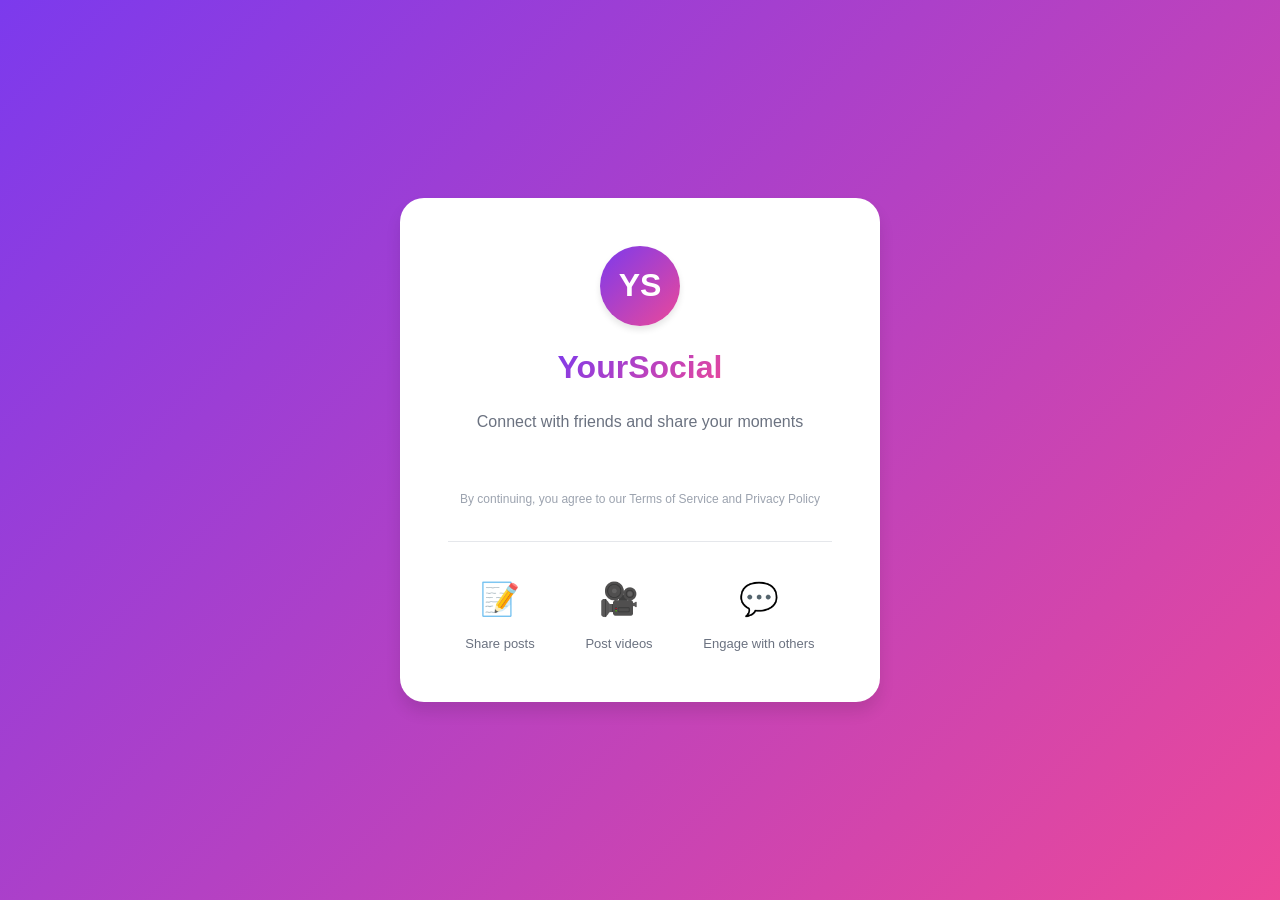
==== commit fd5469a9: "Fix login and redesign with custom UI - Fixed Google OAuth login with retry logic and one-tap prompt" ====
--- a/index.html
+++ b/index.html
@@ -3,7 +3,7 @@
 <head>
     <meta charset="UTF-8">
     <meta name="viewport" content="width=device-width, initial-scale=1.0">
-    <title>YourSocial - It's what's happening</title>
+    <title>YourSocial - Connect & Share</title>
     <link rel="stylesheet" href="style.css">
     <!-- Google Sign-In API -->
     <script src="https://accounts.google.com/gsi/client" async defer></script>
@@ -12,200 +12,187 @@
 <body>
     <!-- Login Screen -->
     <div id="loginScreen" class="login-screen">
-        <div class="login-container">
-            <div class="login-card">
-                <svg viewBox="0 0 24 24" class="login-logo-icon" aria-hidden="true">
-                    <g><path d="M18.244 2.25h3.308l-7.227 8.26 8.502 11.24H16.17l-5.214-6.817L4.99 21.75H1.68l7.73-8.835L1.254 2.25H8.08l4.713 6.231zm-1.161 17.52h1.833L7.084 4.126H5.117z"></path></g>
-                </svg>
-                <h1 class="login-title">Happening now</h1>
-                <p class="login-subtitle">Join today.</p>
-                <div id="googleSignInBtn" class="google-signin-btn"></div>
-                <p class="login-note">Sign in with Google to get started</p>
-                <div class="login-footer">
-                    <p>By signing in, you agree to the Terms of Service and Privacy Policy.</p>
+        <div class="login-box">
+            <div class="login-header">
+                <div class="login-logo">
+                    <div class="logo-circle">
+                        <span class="logo-text">YS</span>
+                    </div>
+                    <h1 class="app-name">YourSocial</h1>
+                </div>
+                <p class="login-tagline">Connect with friends and share your moments</p>
+            </div>
+
+            <div class="login-content">
+                <div id="googleSignInBtn" class="google-btn-container"></div>
+                <p class="login-terms">By continuing, you agree to our Terms of Service and Privacy Policy</p>
+            </div>
+
+            <div class="login-features">
+                <div class="feature">
+                    <span class="feature-icon">📝</span>
+                    <span class="feature-text">Share posts</span>
+                </div>
+                <div class="feature">
+                    <span class="feature-icon">🎥</span>
+                    <span class="feature-text">Post videos</span>
+                </div>
+                <div class="feature">
+                    <span class="feature-icon">💬</span>
+                    <span class="feature-text">Engage with others</span>
                 </div>
             </div>
         </div>
     </div>
 
-    <!-- Main App (hidden until logged in) -->
-    <div id="mainApp" class="twitter-container" style="display: none;">
-        <!-- Left Sidebar -->
-        <aside class="sidebar">
-            <div class="sidebar-content">
-                <!-- Logo -->
-                <div class="sidebar-logo">
-                    <svg viewBox="0 0 24 24" class="logo-icon" aria-hidden="true">
-                        <g><path d="M18.244 2.25h3.308l-7.227 8.26 8.502 11.24H16.17l-5.214-6.817L4.99 21.75H1.68l7.73-8.835L1.254 2.25H8.08l4.713 6.231zm-1.161 17.52h1.833L7.084 4.126H5.117z"></path></g>
-                    </svg>
-                </div>
-
-                <!-- Navigation -->
-                <nav class="sidebar-nav">
-                    <button class="nav-item active" data-section="posts">
-                        <svg viewBox="0 0 24 24" class="nav-icon">
-                            <g><path d="M12 1.696L.622 8.807l1.06 1.696L3 9.679V19.5C3 20.881 4.119 22 5.5 22h13c1.381 0 2.5-1.119 2.5-2.5V9.679l1.318.824 1.06-1.696L12 1.696zM12 16.5c-1.933 0-3.5-1.567-3.5-3.5s1.567-3.5 3.5-3.5 3.5 1.567 3.5 3.5-1.567 3.5-3.5 3.5z"></path></g>
-                        </svg>
-                        <span class="nav-text">Home</span>
+    <!-- Main App -->
+    <div id="mainApp" class="app-container" style="display: none;">
+        <!-- Top Navigation -->
+        <nav class="top-nav">
+            <div class="nav-content">
+                <div class="nav-left">
+                    <div class="app-logo">
+                        <div class="logo-circle-small">
+                            <span class="logo-text-small">YS</span>
+                        </div>
+                        <span class="app-name-nav">YourSocial</span>
+                    </div>
+                </div>
+
+                <div class="nav-center">
+                    <button class="nav-btn active" data-section="posts">
+                        <span class="nav-icon">🏠</span>
+                        <span class="nav-label">Feed</span>
                     </button>
-                    <button class="nav-item" data-section="videos">
-                        <svg viewBox="0 0 24 24" class="nav-icon">
-                            <g><path d="M3 2.25C2.17157 2.25 1.5 2.92157 1.5 3.75V15.75C1.5 16.5784 2.17157 17.25 3 17.25H8.25V20.25H4.5V21.75H15V20.25H11.25V17.25H16.5C17.3284 17.25 18 16.5784 18 15.75V3.75C18 2.92157 17.3284 2.25 16.5 2.25H3ZM3 3.75H16.5V15.75H3V3.75ZM9.75 20.25V17.25H11.25V20.25H9.75ZM8.25 7.5L13.5 10.5L8.25 13.5V7.5Z"></path></g>
-                        </svg>
-                        <span class="nav-text">Videos</span>
+                    <button class="nav-btn" data-section="videos">
+                        <span class="nav-icon">🎬</span>
+                        <span class="nav-label">Videos</span>
                     </button>
-                </nav>
-
-                <!-- User Profile -->
-                <div class="sidebar-profile">
-                    <img id="sidebarAvatar" class="profile-avatar" src="" alt="Profile">
-                    <div class="profile-info">
-                        <div class="profile-name" id="sidebarName">User</div>
-                        <div class="profile-handle">@user</div>
-                    </div>
-                    <button class="profile-menu" id="signOutBtn">
-                        <svg viewBox="0 0 24 24" class="menu-icon">
-                            <g><path d="M3 12c0-1.1.9-2 2-2s2 .9 2 2-.9 2-2 2-2-.9-2-2zm9 2c1.1 0 2-.9 2-2s-.9-2-2-2-2 .9-2 2 .9 2 2 2zm7 0c1.1 0 2-.9 2-2s-.9-2-2-2-2 .9-2 2 .9 2 2 2z"></path></g>
-                        </svg>
-                    </button>
-                </div>
-            </div>
-        </aside>
-
-        <!-- Main Content -->
-        <main class="main-feed">
-            <!-- Header -->
-            <div class="feed-header">
-                <h2 class="feed-title" id="feedTitle">Home</h2>
-            </div>
-
-            <!-- Tab Bar -->
-            <div class="feed-tabs">
-                <button class="feed-tab active" data-filter="all">For you</button>
-                <button class="feed-tab" data-filter="my">Your posts</button>
-                <button class="feed-tab" data-filter="liked">Liked</button>
-            </div>
-
-            <!-- Posts Section -->
-            <div id="postsSection" class="content-section active">
-                <!-- Create Post -->
-                <div class="tweet-compose">
-                    <img id="postUserAvatar" class="compose-avatar" src="" alt="Avatar">
-                    <div class="compose-content">
-                        <textarea
-                            id="postInput"
-                            placeholder="What is happening?!"
-                            rows="3"
-                        ></textarea>
-                        <div class="compose-actions">
-                            <div class="compose-icons">
-                                <button class="compose-icon" title="Media">
-                                    <svg viewBox="0 0 24 24"><g><path d="M3 5.5C3 4.119 4.119 3 5.5 3h13C19.881 3 21 4.119 21 5.5v13c0 1.381-1.119 2.5-2.5 2.5h-13C4.119 21 3 19.881 3 18.5v-13zM5.5 5c-.276 0-.5.224-.5.5v9.086l3-3 3 3 5-5 3 3V5.5c0-.276-.224-.5-.5-.5h-13zM19 15.414l-3-3-5 5-3-3-3 3V18.5c0 .276.224.5.5.5h13c.276 0 .5-.224.5-.5v-3.086zM9.75 7C8.784 7 8 7.784 8 8.75s.784 1.75 1.75 1.75 1.75-.784 1.75-1.75S10.716 7 9.75 7z"></path></g></svg>
-                                </button>
-                                <button class="compose-icon" title="GIF">
-                                    <svg viewBox="0 0 24 24"><g><path d="M3 5.5C3 4.119 4.12 3 5.5 3h13C19.88 3 21 4.119 21 5.5v13c0 1.381-1.12 2.5-2.5 2.5h-13C4.12 21 3 19.881 3 18.5v-13zM5.5 5c-.28 0-.5.224-.5.5v13c0 .276.22.5.5.5h13c.28 0 .5-.224.5-.5v-13c0-.276-.22-.5-.5-.5h-13zM18 10.711V9.25h-3.74v5.5h1.44v-1.719h1.7V11.57h-1.7v-.859H18zM11.79 9.25h1.44v5.5h-1.44v-5.5zm-3.07 1.375c.34 0 .77.172 1.02.43l1.03-.86c-.51-.601-1.28-.945-2.05-.945C7.19 9.25 6 10.453 6 12s1.19 2.75 2.72 2.75c.85 0 1.54-.344 2.05-.945v-2.005H8.38v1.032H9.4v.515c-.17.086-.42.172-.68.172-.76 0-1.36-.602-1.36-1.445 0-.843.6-1.444 1.36-1.444z"></path></g></svg>
-                                </button>
-                                <button class="compose-icon" title="Emoji">
-                                    <svg viewBox="0 0 24 24"><g><path d="M8 9.5C8 8.119 8.672 7 9.5 7S11 8.119 11 9.5 10.328 12 9.5 12 8 10.881 8 9.5zm6.5 2.5c.828 0 1.5-1.119 1.5-2.5S15.328 7 14.5 7 13 8.119 13 9.5s.672 2.5 1.5 2.5zM12 16c-2.224 0-3.021-2.227-3.051-2.316l-1.897.633c.05.15 1.271 3.684 4.949 3.684s4.898-3.533 4.949-3.684l-1.896-.638c-.033.095-.83 2.322-3.053 2.322zm10.25-4.001c0 5.652-4.598 10.25-10.25 10.25S1.75 17.652 1.75 12 6.348 1.75 12 1.75 22.25 6.348 22.25 12zm-2 0c0-4.549-3.701-8.25-8.25-8.25S3.75 7.451 3.75 12s3.701 8.25 8.25 8.25 8.25-3.701 8.25-8.25z"></path></g></svg>
-                                </button>
+                </div>
+
+                <div class="nav-right">
+                    <div class="user-menu">
+                        <img id="navUserAvatar" class="nav-avatar" src="" alt="You">
+                        <span id="navUserName" class="nav-username">User</span>
+                        <button id="signOutBtn" class="sign-out-btn">Sign Out</button>
+                    </div>
+                </div>
+            </div>
+        </nav>
+
+        <!-- Main Content Area -->
+        <main class="content-wrapper">
+            <div class="content-container">
+                <!-- Posts Section -->
+                <section id="postsSection" class="section active">
+                    <div class="section-header">
+                        <h2 class="section-title">Your Feed</h2>
+                        <div class="filter-pills">
+                            <button class="pill active" data-filter="all">🔥 Trending</button>
+                            <button class="pill" data-filter="my">📌 My Posts</button>
+                            <button class="pill" data-filter="liked">❤️ Liked</button>
+                        </div>
+                    </div>
+
+                    <!-- Compose Box -->
+                    <div class="compose-box">
+                        <img id="composeAvatar" class="compose-avatar" src="" alt="You">
+                        <div class="compose-area">
+                            <textarea
+                                id="postInput"
+                                class="compose-textarea"
+                                placeholder="What's on your mind?"
+                                rows="3"
+                            ></textarea>
+                            <div class="compose-footer">
+                                <div class="compose-tools">
+                                    <button class="tool-btn" title="Add media">📷</button>
+                                    <button class="tool-btn" title="Add emoji">😊</button>
+                                    <button class="tool-btn" title="Add location">📍</button>
+                                </div>
+                                <button id="postBtn" class="post-btn">Post</button>
                             </div>
-                            <button class="btn-tweet" id="postBtn">Post</button>
-                        </div>
-                    </div>
-                </div>
-
-                <!-- Posts Feed -->
-                <div id="postsFeed" class="posts-feed">
-                    <!-- Posts will be dynamically added here -->
-                </div>
-
-                <!-- Empty State -->
-                <div id="emptyState" class="empty-state">
-                    <h3>No posts yet</h3>
-                    <p>When you post something, it will show up here.</p>
-                </div>
-            </div>
-
-            <!-- Videos Section -->
-            <div id="videosSection" class="content-section">
-                <!-- Create Video -->
-                <div class="tweet-compose">
-                    <img id="videoUserAvatar" class="compose-avatar" src="" alt="Avatar">
-                    <div class="compose-content">
-                        <input
-                            type="text"
-                            id="videoUrlInput"
-                            placeholder="Enter video URL (YouTube, Vimeo, etc.)"
-                            class="video-url-input"
-                        >
-                        <textarea
-                            id="videoDescInput"
-                            placeholder="What's happening in this video?"
-                            rows="2"
-                            class="video-desc-input"
-                        ></textarea>
-                        <div class="compose-actions">
-                            <div class="compose-icons"></div>
-                            <button class="btn-tweet" id="videoBtn">Post</button>
-                        </div>
-                    </div>
-                </div>
-
-                <!-- Video Tabs -->
-                <div class="feed-tabs">
-                    <button class="feed-tab active" data-video-filter="all">For you</button>
-                    <button class="feed-tab" data-video-filter="my">Your videos</button>
-                    <button class="feed-tab" data-video-filter="liked">Liked</button>
-                </div>
-
-                <!-- Videos Grid -->
-                <div id="videosFeed" class="videos-feed">
-                    <!-- Videos will be dynamically added here -->
-                </div>
-
-                <!-- Empty State for Videos -->
-                <div id="videosEmptyState" class="empty-state">
-                    <h3>No videos yet</h3>
-                    <p>When you post a video, it will show up here.</p>
-                </div>
+                        </div>
+                    </div>
+
+                    <!-- Posts Feed -->
+                    <div id="postsFeed" class="posts-list"></div>
+
+                    <!-- Empty State -->
+                    <div id="emptyState" class="empty-state">
+                        <div class="empty-icon">📝</div>
+                        <h3>No posts yet</h3>
+                        <p>Be the first to share something!</p>
+                    </div>
+                </section>
+
+                <!-- Videos Section -->
+                <section id="videosSection" class="section">
+                    <div class="section-header">
+                        <h2 class="section-title">Videos</h2>
+                        <div class="filter-pills">
+                            <button class="pill active" data-video-filter="all">🔥 Trending</button>
+                            <button class="pill" data-video-filter="my">📌 My Videos</button>
+                            <button class="pill" data-video-filter="liked">❤️ Liked</button>
+                        </div>
+                    </div>
+
+                    <!-- Video Compose -->
+                    <div class="compose-box">
+                        <img id="videoComposeAvatar" class="compose-avatar" src="" alt="You">
+                        <div class="compose-area">
+                            <input
+                                id="videoUrlInput"
+                                class="video-input"
+                                type="text"
+                                placeholder="Paste video URL (YouTube, Vimeo, etc.)"
+                            >
+                            <textarea
+                                id="videoDescInput"
+                                class="compose-textarea"
+                                placeholder="Add a description..."
+                                rows="2"
+                            ></textarea>
+                            <div class="compose-footer">
+                                <div class="compose-tools"></div>
+                                <button id="videoBtn" class="post-btn">Share Video</button>
+                            </div>
+                        </div>
+                    </div>
+
+                    <!-- Videos Grid -->
+                    <div id="videosFeed" class="videos-grid"></div>
+
+                    <!-- Empty State -->
+                    <div id="videosEmptyState" class="empty-state">
+                        <div class="empty-icon">🎬</div>
+                        <h3>No videos yet</h3>
+                        <p>Share your first video!</p>
+                    </div>
+                </section>
             </div>
         </main>
-
-        <!-- Right Sidebar (Trends) -->
-        <aside class="trends-sidebar">
-            <div class="trends-widget">
-                <h2 class="widget-title">What's happening</h2>
-                <div class="trend-item">
-                    <div class="trend-header">
-                        <span class="trend-category">Trending</span>
-                    </div>
-                    <div class="trend-name">#YourSocial</div>
-                    <div class="trend-posts">Welcome to YourSocial!</div>
-                </div>
-            </div>
-        </aside>
     </div>
 
     <!-- Video Modal -->
     <div id="videoModal" class="modal">
-        <div class="modal-content video-modal-content">
+        <div class="modal-backdrop" id="modalBackdrop"></div>
+        <div class="modal-content">
             <button class="modal-close" id="closeVideoModal">✕</button>
-            <div id="videoPlayerContainer" class="video-player-container">
-                <!-- Video player will be injected here -->
-            </div>
-            <div class="video-modal-info">
-                <div class="video-modal-header">
-                    <img id="videoModalAvatar" class="user-avatar-small" src="" alt="Avatar">
-                    <div>
-                        <div class="video-modal-username" id="videoModalUsername"></div>
-                        <div class="video-modal-time" id="videoModalTime"></div>
-                    </div>
-                </div>
-                <div class="video-modal-description" id="videoModalDesc"></div>
-                <div class="video-modal-actions">
-                    <button class="video-action-btn" id="videoModalLikeBtn">
-                        <span id="videoModalLikeIcon">🤍</span>
-                        <span id="videoModalLikeCount">0</span>
+            <div id="videoPlayerContainer" class="video-player"></div>
+            <div class="modal-info">
+                <div class="modal-user">
+                    <img id="modalAvatar" class="modal-avatar" src="" alt="">
+                    <div class="modal-user-info">
+                        <div id="modalUsername" class="modal-username"></div>
+                        <div id="modalTime" class="modal-time"></div>
+                    </div>
+                </div>
+                <div id="modalDesc" class="modal-description"></div>
+                <div class="modal-actions">
+                    <button id="modalLikeBtn" class="modal-like-btn">
+                        <span id="modalLikeIcon">🤍</span>
+                        <span id="modalLikeCount">0</span>
                     </button>
                 </div>
             </div>
--- a/style.css
+++ b/style.css
@@ -5,25 +5,28 @@
 }
 
 :root {
-    --twitter-blue: #1d9bf0;
-    --twitter-blue-hover: #1a8cd8;
-    --twitter-dark-blue: #1a8cd8;
-    --black: #000000;
-    --dark-gray: #16181c;
-    --border-color: #2f3336;
-    --hover-gray: #181818;
-    --text-primary: #e7e9ea;
-    --text-secondary: #71767b;
-    --bg-primary: #000000;
-    --bg-secondary: #16181c;
-    --bg-hover: rgba(255, 255, 255, 0.03);
+    --primary-purple: #7c3aed;
+    --primary-purple-dark: #6d28d9;
+    --primary-purple-light: #8b5cf6;
+    --secondary-pink: #ec4899;
+    --bg-light: #f9fafb;
+    --bg-white: #ffffff;
+    --bg-gray: #f3f4f6;
+    --text-dark: #111827;
+    --text-gray: #6b7280;
+    --text-light: #9ca3af;
+    --border-color: #e5e7eb;
+    --shadow-sm: 0 1px 3px rgba(0, 0, 0, 0.1);
+    --shadow-md: 0 4px 6px rgba(0, 0, 0, 0.1);
+    --shadow-lg: 0 10px 15px rgba(0, 0, 0, 0.1);
+    --gradient: linear-gradient(135deg, #7c3aed 0%, #ec4899 100%);
 }
 
 body {
     font-family: -apple-system, BlinkMacSystemFont, 'Segoe UI', Roboto, 'Helvetica Neue', Arial, sans-serif;
-    background-color: var(--bg-primary);
-    color: var(--text-primary);
-    line-height: 1.5;
+    background-color: var(--bg-light);
+    color: var(--text-dark);
+    line-height: 1.6;
 }
 
 /* ===== LOGIN SCREEN ===== */
@@ -32,483 +35,517 @@
     display: flex;
     align-items: center;
     justify-content: center;
-    background-color: var(--bg-primary);
-}
-
-.login-container {
-    max-width: 600px;
+    background: var(--gradient);
+    padding: 20px;
+}
+
+.login-box {
+    background: white;
+    border-radius: 24px;
+    padding: 48px;
+    max-width: 480px;
     width: 100%;
+    box-shadow: var(--shadow-lg);
+}
+
+.login-header {
+    text-align: center;
+    margin-bottom: 40px;
+}
+
+.login-logo {
+    display: flex;
+    flex-direction: column;
+    align-items: center;
+    gap: 16px;
+    margin-bottom: 16px;
+}
+
+.logo-circle {
+    width: 80px;
+    height: 80px;
+    border-radius: 50%;
+    background: var(--gradient);
+    display: flex;
+    align-items: center;
+    justify-content: center;
+    box-shadow: var(--shadow-md);
+}
+
+.logo-text {
+    font-size: 32px;
+    font-weight: 800;
+    color: white;
+}
+
+.app-name {
+    font-size: 32px;
+    font-weight: 800;
+    background: var(--gradient);
+    -webkit-background-clip: text;
+    -webkit-text-fill-color: transparent;
+    background-clip: text;
+}
+
+.login-tagline {
+    font-size: 16px;
+    color: var(--text-gray);
+}
+
+.login-content {
+    margin-bottom: 32px;
+}
+
+.google-btn-container {
+    display: flex;
+    justify-content: center;
+    margin-bottom: 16px;
+}
+
+.login-terms {
+    font-size: 12px;
+    color: var(--text-light);
+    text-align: center;
+}
+
+.login-features {
+    display: flex;
+    justify-content: space-around;
+    gap: 16px;
+    padding-top: 32px;
+    border-top: 1px solid var(--border-color);
+}
+
+.feature {
+    display: flex;
+    flex-direction: column;
+    align-items: center;
+    gap: 8px;
+}
+
+.feature-icon {
+    font-size: 32px;
+}
+
+.feature-text {
+    font-size: 13px;
+    color: var(--text-gray);
+    font-weight: 500;
+}
+
+/* ===== TOP NAVIGATION ===== */
+.top-nav {
+    background: white;
+    border-bottom: 1px solid var(--border-color);
+    box-shadow: var(--shadow-sm);
+    position: sticky;
+    top: 0;
+    z-index: 100;
+}
+
+.nav-content {
+    max-width: 1200px;
+    margin: 0 auto;
+    padding: 16px 24px;
+    display: flex;
+    align-items: center;
+    justify-content: space-between;
+    gap: 32px;
+}
+
+.nav-left {
+    flex-shrink: 0;
+}
+
+.app-logo {
+    display: flex;
+    align-items: center;
+    gap: 12px;
+}
+
+.logo-circle-small {
+    width: 40px;
+    height: 40px;
+    border-radius: 50%;
+    background: var(--gradient);
+    display: flex;
+    align-items: center;
+    justify-content: center;
+}
+
+.logo-text-small {
+    font-size: 16px;
+    font-weight: 800;
+    color: white;
+}
+
+.app-name-nav {
+    font-size: 20px;
+    font-weight: 800;
+    background: var(--gradient);
+    -webkit-background-clip: text;
+    -webkit-text-fill-color: transparent;
+    background-clip: text;
+}
+
+.nav-center {
+    display: flex;
+    gap: 8px;
+}
+
+.nav-btn {
+    display: flex;
+    align-items: center;
+    gap: 8px;
+    padding: 10px 20px;
+    background: none;
+    border: none;
+    border-radius: 12px;
+    color: var(--text-gray);
+    font-size: 15px;
+    font-weight: 600;
+    cursor: pointer;
+    transition: all 0.2s;
+}
+
+.nav-btn:hover {
+    background: var(--bg-gray);
+    color: var(--text-dark);
+}
+
+.nav-btn.active {
+    background: var(--gradient);
+    color: white;
+}
+
+.nav-icon {
+    font-size: 20px;
+}
+
+.nav-label {
+    display: none;
+}
+
+@media (min-width: 640px) {
+    .nav-label {
+        display: inline;
+    }
+}
+
+.nav-right {
+    flex-shrink: 0;
+}
+
+.user-menu {
+    display: flex;
+    align-items: center;
+    gap: 12px;
+}
+
+.nav-avatar {
+    width: 36px;
+    height: 36px;
+    border-radius: 50%;
+    object-fit: cover;
+    border: 2px solid var(--primary-purple);
+}
+
+.nav-username {
+    font-size: 14px;
+    font-weight: 600;
+    display: none;
+}
+
+@media (min-width: 768px) {
+    .nav-username {
+        display: inline;
+    }
+}
+
+.sign-out-btn {
+    padding: 8px 16px;
+    background: var(--bg-gray);
+    border: none;
+    border-radius: 8px;
+    color: var(--text-gray);
+    font-size: 14px;
+    font-weight: 600;
+    cursor: pointer;
+    transition: all 0.2s;
+}
+
+.sign-out-btn:hover {
+    background: var(--border-color);
+}
+
+/* ===== CONTENT WRAPPER ===== */
+.content-wrapper {
+    min-height: calc(100vh - 73px);
+    padding: 32px 16px;
+}
+
+.content-container {
+    max-width: 720px;
+    margin: 0 auto;
+}
+
+.section {
+    display: none;
+}
+
+.section.active {
+    display: block;
+}
+
+.section-header {
+    margin-bottom: 24px;
+}
+
+.section-title {
+    font-size: 28px;
+    font-weight: 800;
+    margin-bottom: 16px;
+}
+
+.filter-pills {
+    display: flex;
+    gap: 8px;
+    flex-wrap: wrap;
+}
+
+.pill {
+    padding: 8px 16px;
+    background: white;
+    border: 2px solid var(--border-color);
+    border-radius: 20px;
+    color: var(--text-gray);
+    font-size: 14px;
+    font-weight: 600;
+    cursor: pointer;
+    transition: all 0.2s;
+}
+
+.pill:hover {
+    border-color: var(--primary-purple-light);
+    color: var(--primary-purple);
+}
+
+.pill.active {
+    background: var(--gradient);
+    border-color: transparent;
+    color: white;
+}
+
+/* ===== COMPOSE BOX ===== */
+.compose-box {
+    background: white;
+    border-radius: 16px;
     padding: 20px;
-}
-
-.login-card {
-    padding: 40px;
-}
-
-.login-logo-icon {
+    margin-bottom: 24px;
+    box-shadow: var(--shadow-sm);
+    border: 1px solid var(--border-color);
+    display: flex;
+    gap: 16px;
+}
+
+.compose-avatar {
     width: 48px;
     height: 48px;
-    fill: var(--text-primary);
-    margin-bottom: 48px;
-}
-
-.login-title {
-    font-size: 64px;
-    font-weight: 700;
-    margin-bottom: 32px;
-    line-height: 1.1;
-}
-
-.login-subtitle {
-    font-size: 31px;
-    font-weight: 700;
-    margin-bottom: 32px;
-}
-
-.google-signin-btn {
-    margin: 16px 0;
-}
-
-.login-note {
-    font-size: 15px;
-    color: var(--text-secondary);
-    margin: 20px 0;
-}
-
-.login-footer p {
-    font-size: 13px;
-    color: var(--text-secondary);
-    margin-top: 40px;
-}
-
-/* ===== MAIN LAYOUT ===== */
-.twitter-container {
-    display: flex;
-    min-height: 100vh;
-    max-width: 1280px;
-    margin: 0 auto;
-}
-
-/* ===== SIDEBAR ===== */
-.sidebar {
-    width: 275px;
-    padding: 0 12px;
-    display: flex;
-    flex-direction: column;
-    border-right: 1px solid var(--border-color);
-}
-
-.sidebar-content {
-    position: sticky;
-    top: 0;
-    height: 100vh;
-    display: flex;
-    flex-direction: column;
-    padding: 8px 0;
-}
-
-.sidebar-logo {
+    border-radius: 50%;
+    object-fit: cover;
+    flex-shrink: 0;
+    border: 2px solid var(--primary-purple-light);
+}
+
+.compose-area {
+    flex: 1;
+}
+
+.compose-textarea,
+.video-input {
+    width: 100%;
+    border: none;
+    outline: none;
+    font-size: 16px;
+    font-family: inherit;
+    color: var(--text-dark);
+    resize: none;
+    background: transparent;
+}
+
+.compose-textarea::placeholder,
+.video-input::placeholder {
+    color: var(--text-light);
+}
+
+.video-input {
     padding: 12px;
-    margin-bottom: 4px;
-}
-
-.logo-icon {
-    width: 30px;
-    height: 30px;
-    fill: var(--text-primary);
-}
-
-.sidebar-nav {
-    flex: 1;
-}
-
-.nav-item {
-    display: flex;
-    align-items: center;
-    gap: 20px;
-    padding: 12px 16px;
-    margin: 2px 0;
-    border-radius: 9999px;
-    background: none;
-    border: none;
-    color: var(--text-primary);
-    font-size: 20px;
-    font-weight: 400;
-    cursor: pointer;
-    transition: background-color 0.2s;
-    width: 100%;
-}
-
-.nav-item:hover {
-    background-color: var(--bg-hover);
-}
-
-.nav-item.active {
-    font-weight: 700;
-}
-
-.nav-icon {
-    width: 26px;
-    height: 26px;
-    fill: currentColor;
-}
-
-.nav-text {
-    font-size: 20px;
-}
-
-/* Sidebar Profile */
-.sidebar-profile {
-    display: flex;
-    align-items: center;
-    gap: 12px;
-    padding: 12px;
-    margin-top: auto;
-    border-radius: 9999px;
-    cursor: pointer;
-    transition: background-color 0.2s;
-}
-
-.sidebar-profile:hover {
-    background-color: var(--bg-hover);
-}
-
-.profile-avatar {
-    width: 40px;
-    height: 40px;
-    border-radius: 50%;
-    object-fit: cover;
-}
-
-.profile-info {
-    flex: 1;
-    min-width: 0;
-}
-
-.profile-name {
+    background: var(--bg-gray);
+    border-radius: 8px;
+    margin-bottom: 12px;
+}
+
+.compose-footer {
+    display: flex;
+    align-items: center;
+    justify-content: space-between;
+    margin-top: 16px;
+    padding-top: 16px;
+    border-top: 1px solid var(--border-color);
+}
+
+.compose-tools {
+    display: flex;
+    gap: 8px;
+}
+
+.tool-btn {
+    width: 36px;
+    height: 36px;
+    border: none;
+    background: var(--bg-gray);
+    border-radius: 8px;
+    font-size: 18px;
+    cursor: pointer;
+    transition: all 0.2s;
+}
+
+.tool-btn:hover {
+    background: var(--border-color);
+    transform: scale(1.05);
+}
+
+.post-btn {
+    padding: 10px 24px;
+    background: var(--gradient);
+    border: none;
+    border-radius: 10px;
+    color: white;
     font-size: 15px;
     font-weight: 700;
-    overflow: hidden;
-    text-overflow: ellipsis;
-    white-space: nowrap;
-}
-
-.profile-handle {
-    font-size: 15px;
-    color: var(--text-secondary);
-    overflow: hidden;
-    text-overflow: ellipsis;
-    white-space: nowrap;
-}
-
-.profile-menu {
-    background: none;
-    border: none;
-    padding: 4px;
-    cursor: pointer;
-    color: var(--text-primary);
-}
-
-.menu-icon {
-    width: 18px;
-    height: 18px;
-    fill: currentColor;
-}
-
-/* ===== MAIN FEED ===== */
-.main-feed {
-    flex: 1;
-    max-width: 600px;
-    border-right: 1px solid var(--border-color);
-}
-
-.feed-header {
-    position: sticky;
-    top: 0;
-    z-index: 10;
-    background-color: rgba(0, 0, 0, 0.65);
-    backdrop-filter: blur(12px);
-    padding: 16px;
-    border-bottom: 1px solid var(--border-color);
-}
-
-.feed-title {
-    font-size: 20px;
-    font-weight: 700;
-}
-
-/* Feed Tabs */
-.feed-tabs {
-    display: flex;
-    border-bottom: 1px solid var(--border-color);
-    background-color: rgba(0, 0, 0, 0.65);
-    backdrop-filter: blur(12px);
-    position: sticky;
-    top: 56px;
-    z-index: 9;
-}
-
-.feed-tab {
-    flex: 1;
-    padding: 16px;
-    background: none;
-    border: none;
-    color: var(--text-secondary);
-    font-size: 15px;
-    font-weight: 500;
-    cursor: pointer;
-    position: relative;
-    transition: background-color 0.2s;
-}
-
-.feed-tab:hover {
-    background-color: var(--bg-hover);
-}
-
-.feed-tab.active {
-    color: var(--text-primary);
-    font-weight: 700;
-}
-
-.feed-tab.active::after {
-    content: '';
-    position: absolute;
-    bottom: 0;
-    left: 0;
-    right: 0;
-    height: 4px;
-    background-color: var(--twitter-blue);
-    border-radius: 4px 4px 0 0;
-}
-
-/* Content Sections */
-.content-section {
-    display: none;
-}
-
-.content-section.active {
-    display: block;
-}
-
-/* ===== TWEET COMPOSE ===== */
-.tweet-compose {
-    display: flex;
-    gap: 12px;
-    padding: 16px;
-    border-bottom: 1px solid var(--border-color);
-}
-
-.compose-avatar {
-    width: 40px;
-    height: 40px;
+    cursor: pointer;
+    transition: all 0.2s;
+    box-shadow: 0 2px 8px rgba(124, 58, 237, 0.3);
+}
+
+.post-btn:hover {
+    transform: translateY(-2px);
+    box-shadow: 0 4px 12px rgba(124, 58, 237, 0.4);
+}
+
+.post-btn:active {
+    transform: translateY(0);
+}
+
+/* ===== POSTS LIST ===== */
+.posts-list {
+    display: flex;
+    flex-direction: column;
+    gap: 16px;
+}
+
+.post-card {
+    background: white;
+    border-radius: 16px;
+    padding: 20px;
+    box-shadow: var(--shadow-sm);
+    border: 1px solid var(--border-color);
+    transition: all 0.2s;
+    display: flex;
+    gap: 16px;
+}
+
+.post-card:hover {
+    box-shadow: var(--shadow-md);
+    border-color: var(--primary-purple-light);
+}
+
+.post-user-avatar-img {
+    width: 48px;
+    height: 48px;
     border-radius: 50%;
     object-fit: cover;
-}
-
-.compose-content {
-    flex: 1;
-}
-
-#postInput,
-.video-desc-input {
-    width: 100%;
-    background: none;
-    border: none;
-    color: var(--text-primary);
-    font-size: 20px;
-    font-family: inherit;
-    resize: none;
-    outline: none;
-    margin-bottom: 12px;
-}
-
-#postInput::placeholder,
-.video-desc-input::placeholder {
-    color: var(--text-secondary);
-}
-
-.video-url-input {
-    width: 100%;
-    background-color: var(--bg-secondary);
-    border: 1px solid var(--border-color);
-    border-radius: 4px;
-    color: var(--text-primary);
-    font-size: 15px;
-    font-family: inherit;
-    padding: 12px;
-    outline: none;
-    margin-bottom: 12px;
-}
-
-.video-url-input:focus {
-    border-color: var(--twitter-blue);
-}
-
-.compose-actions {
-    display: flex;
-    justify-content: space-between;
-    align-items: center;
-    padding-top: 12px;
-    border-top: 1px solid var(--border-color);
-}
-
-.compose-icons {
-    display: flex;
-    gap: 4px;
-}
-
-.compose-icon {
-    padding: 8px;
-    background: none;
-    border: none;
-    border-radius: 50%;
-    cursor: pointer;
-    color: var(--twitter-blue);
-    transition: background-color 0.2s;
-}
-
-.compose-icon:hover {
-    background-color: rgba(29, 155, 240, 0.1);
-}
-
-.compose-icon svg {
-    width: 20px;
-    height: 20px;
-    fill: currentColor;
-}
-
-.btn-tweet {
-    background-color: var(--twitter-blue);
-    color: white;
-    border: none;
-    padding: 8px 24px;
-    border-radius: 9999px;
-    font-size: 15px;
-    font-weight: 700;
-    cursor: pointer;
-    transition: background-color 0.2s;
-}
-
-.btn-tweet:hover {
-    background-color: var(--twitter-blue-hover);
-}
-
-.btn-tweet:disabled {
-    opacity: 0.5;
-    cursor: not-allowed;
-}
-
-/* ===== POSTS FEED ===== */
-.posts-feed {
-    min-height: 200px;
-}
-
-.post-card {
-    display: flex;
-    gap: 12px;
-    padding: 16px;
-    border-bottom: 1px solid var(--border-color);
-    transition: background-color 0.2s;
-    cursor: pointer;
-}
-
-.post-card:hover {
-    background-color: var(--bg-hover);
-}
-
-.post-user-avatar-img {
-    width: 40px;
-    height: 40px;
-    border-radius: 50%;
-    object-fit: cover;
+    flex-shrink: 0;
 }
 
 .post-body {
     flex: 1;
-    min-width: 0;
 }
 
 .post-header {
     display: flex;
     align-items: center;
-    gap: 4px;
-    margin-bottom: 4px;
+    gap: 8px;
+    margin-bottom: 12px;
 }
 
 .post-username {
     font-size: 15px;
     font-weight: 700;
-    overflow: hidden;
-    text-overflow: ellipsis;
-    white-space: nowrap;
+    color: var(--text-dark);
 }
 
 .post-time {
-    font-size: 15px;
-    color: var(--text-secondary);
+    font-size: 14px;
+    color: var(--text-light);
 }
 
 .post-delete-btn {
     margin-left: auto;
-    background: none;
-    border: none;
-    color: var(--text-secondary);
-    cursor: pointer;
-    padding: 4px;
-    font-size: 14px;
-    border-radius: 50%;
+    width: 28px;
+    height: 28px;
+    border: none;
+    background: var(--bg-gray);
+    border-radius: 50%;
+    color: var(--text-gray);
+    font-size: 18px;
+    cursor: pointer;
     transition: all 0.2s;
 }
 
 .post-delete-btn:hover {
-    color: #f91880;
-    background-color: rgba(249, 24, 128, 0.1);
+    background: #fee2e2;
+    color: #dc2626;
 }
 
 .post-content {
     font-size: 15px;
-    line-height: 1.5;
-    margin-bottom: 12px;
+    line-height: 1.6;
+    color: var(--text-dark);
+    margin-bottom: 16px;
     word-wrap: break-word;
-    white-space: pre-wrap;
 }
 
 .post-actions {
     display: flex;
-    gap: 0;
-    margin-top: 12px;
-    max-width: 425px;
+    gap: 16px;
 }
 
 .post-action-btn {
-    flex: 1;
-    display: flex;
-    align-items: center;
-    gap: 8px;
-    padding: 8px;
-    background: none;
-    border: none;
-    color: var(--text-secondary);
-    font-size: 13px;
-    cursor: pointer;
-    border-radius: 9999px;
+    display: flex;
+    align-items: center;
+    gap: 6px;
+    padding: 8px 16px;
+    background: var(--bg-gray);
+    border: none;
+    border-radius: 10px;
+    color: var(--text-gray);
+    font-size: 14px;
+    font-weight: 600;
+    cursor: pointer;
     transition: all 0.2s;
 }
 
 .post-action-btn:hover {
-    color: var(--twitter-blue);
-    background-color: rgba(29, 155, 240, 0.1);
+    background: var(--border-color);
 }
 
 .post-action-btn.liked {
-    color: #f91880;
-}
-
-.post-action-btn.liked:hover {
-    background-color: rgba(249, 24, 128, 0.1);
-}
-
-/* Comments Section */
+    background: #fce7f3;
+    color: var(--secondary-pink);
+}
+
+/* Comments */
 .comments-section {
     margin-top: 16px;
     padding-top: 16px;
@@ -518,7 +555,10 @@
 .comment {
     display: flex;
     gap: 12px;
-    margin-bottom: 16px;
+    margin-bottom: 12px;
+    padding: 12px;
+    background: var(--bg-gray);
+    border-radius: 12px;
 }
 
 .comment-avatar-small {
@@ -530,9 +570,6 @@
 
 .comment-content {
     flex: 1;
-    background-color: var(--bg-secondary);
-    padding: 12px;
-    border-radius: 16px;
 }
 
 .comment-username {
@@ -542,7 +579,8 @@
 }
 
 .comment-text {
-    font-size: 15px;
+    font-size: 14px;
+    color: var(--text-dark);
 }
 
 .comment-input-container {
@@ -553,50 +591,52 @@
 
 .comment-input {
     flex: 1;
-    background-color: var(--bg-secondary);
+    padding: 10px 16px;
+    background: var(--bg-gray);
     border: 1px solid var(--border-color);
-    border-radius: 9999px;
-    padding: 12px 16px;
-    color: var(--text-primary);
-    font-size: 15px;
+    border-radius: 20px;
+    font-size: 14px;
     font-family: inherit;
     outline: none;
+    transition: all 0.2s;
 }
 
 .comment-input:focus {
-    border-color: var(--twitter-blue);
-}
-
-/* ===== VIDEOS ===== */
-.videos-feed {
+    border-color: var(--primary-purple);
+    background: white;
+}
+
+/* ===== VIDEOS GRID ===== */
+.videos-grid {
     display: grid;
-    grid-template-columns: repeat(2, 1fr);
-    gap: 2px;
-    background-color: var(--bg-primary);
+    grid-template-columns: repeat(auto-fill, minmax(300px, 1fr));
+    gap: 20px;
 }
 
 .video-card {
-    position: relative;
-    aspect-ratio: 16/9;
+    background: white;
+    border-radius: 16px;
     overflow: hidden;
-    cursor: pointer;
-    background-color: var(--bg-secondary);
-    transition: opacity 0.2s;
+    box-shadow: var(--shadow-sm);
+    border: 1px solid var(--border-color);
+    cursor: pointer;
+    transition: all 0.3s;
 }
 
 .video-card:hover {
-    opacity: 0.9;
+    transform: translateY(-4px);
+    box-shadow: var(--shadow-lg);
 }
 
 .video-thumbnail {
     width: 100%;
-    height: 100%;
+    height: 200px;
+    background: var(--gradient);
     display: flex;
     align-items: center;
     justify-content: center;
-    background: linear-gradient(135deg, #1d9bf0 0%, #0c8de4 100%);
-    color: white;
     font-size: 48px;
+    position: relative;
 }
 
 .video-thumbnail img {
@@ -606,12 +646,7 @@
 }
 
 .video-info {
-    position: absolute;
-    bottom: 0;
-    left: 0;
-    right: 0;
     padding: 16px;
-    background: linear-gradient(to top, rgba(0,0,0,0.8), transparent);
 }
 
 .video-user {
@@ -631,25 +666,24 @@
 .video-username {
     font-size: 13px;
     font-weight: 700;
-    color: white;
 }
 
 .video-description {
-    font-size: 13px;
-    color: white;
+    font-size: 14px;
+    color: var(--text-dark);
+    margin-bottom: 8px;
     overflow: hidden;
     text-overflow: ellipsis;
     display: -webkit-box;
     -webkit-line-clamp: 2;
     -webkit-box-orient: vertical;
-    margin-bottom: 8px;
 }
 
 .video-stats {
     display: flex;
-    gap: 16px;
-    font-size: 12px;
-    color: rgba(255, 255, 255, 0.8);
+    gap: 12px;
+    font-size: 13px;
+    color: var(--text-gray);
 }
 
 /* ===== VIDEO MODAL ===== */
@@ -660,7 +694,6 @@
     left: 0;
     width: 100%;
     height: 100%;
-    background-color: rgba(0, 0, 0, 0.8);
     z-index: 1000;
     align-items: center;
     justify-content: center;
@@ -670,167 +703,129 @@
     display: flex;
 }
 
-.video-modal-content {
-    background-color: var(--bg-primary);
-    border-radius: 16px;
+.modal-backdrop {
+    position: absolute;
+    top: 0;
+    left: 0;
+    width: 100%;
+    height: 100%;
+    background: rgba(0, 0, 0, 0.75);
+}
+
+.modal-content {
+    position: relative;
+    background: white;
+    border-radius: 20px;
     max-width: 900px;
     width: 95%;
     max-height: 90vh;
     overflow-y: auto;
-    position: relative;
+    z-index: 1001;
 }
 
 .modal-close {
     position: absolute;
     top: 16px;
     right: 16px;
-    background-color: rgba(15, 20, 25, 0.75);
+    width: 40px;
+    height: 40px;
+    border: none;
+    background: rgba(0, 0, 0, 0.6);
     color: white;
-    border: none;
-    width: 36px;
-    height: 36px;
-    border-radius: 50%;
-    font-size: 20px;
+    border-radius: 50%;
+    font-size: 24px;
     cursor: pointer;
     z-index: 10;
-    transition: background-color 0.2s;
+    transition: all 0.2s;
 }
 
 .modal-close:hover {
-    background-color: rgba(39, 44, 48, 0.75);
-}
-
-.video-player-container {
+    background: rgba(0, 0, 0, 0.8);
+}
+
+.video-player {
     width: 100%;
-    background-color: #000;
+    background: black;
+    border-radius: 20px 20px 0 0;
     min-height: 400px;
     display: flex;
     align-items: center;
     justify-content: center;
-    border-radius: 16px 16px 0 0;
-}
-
-.video-player-container iframe,
-.video-player-container video {
+}
+
+.video-player iframe,
+.video-player video {
     width: 100%;
     height: 500px;
     border: none;
 }
 
-.video-modal-info {
-    padding: 16px;
-}
-
-.video-modal-header {
+.modal-info {
+    padding: 24px;
+}
+
+.modal-user {
     display: flex;
     align-items: center;
     gap: 12px;
-    margin-bottom: 12px;
-}
-
-.video-modal-username {
+    margin-bottom: 16px;
+}
+
+.modal-avatar {
+    width: 40px;
+    height: 40px;
+    border-radius: 50%;
+    object-fit: cover;
+}
+
+.modal-username {
+    font-size: 16px;
+    font-weight: 700;
+}
+
+.modal-time {
+    font-size: 14px;
+    color: var(--text-light);
+}
+
+.modal-description {
     font-size: 15px;
-    font-weight: 700;
-}
-
-.video-modal-time {
-    font-size: 15px;
-    color: var(--text-secondary);
-}
-
-.video-modal-description {
-    font-size: 15px;
-    line-height: 1.5;
-    margin-bottom: 16px;
-}
-
-.video-modal-actions {
-    display: flex;
-    gap: 16px;
+    line-height: 1.6;
+    margin-bottom: 20px;
+}
+
+.modal-actions {
     padding-top: 16px;
     border-top: 1px solid var(--border-color);
 }
 
-.video-action-btn {
+.modal-like-btn {
     display: flex;
     align-items: center;
     gap: 8px;
-    padding: 8px 16px;
-    background: none;
-    border: none;
-    border-radius: 9999px;
-    color: var(--text-secondary);
-    font-size: 15px;
+    padding: 10px 20px;
+    background: var(--bg-gray);
+    border: none;
+    border-radius: 12px;
+    font-size: 16px;
     font-weight: 700;
     cursor: pointer;
     transition: all 0.2s;
 }
 
-.video-action-btn:hover {
-    color: #f91880;
-    background-color: rgba(249, 24, 128, 0.1);
-}
-
-.video-action-btn.liked {
-    color: #f91880;
-}
-
-/* ===== TRENDS SIDEBAR ===== */
-.trends-sidebar {
-    width: 350px;
-    padding: 0 16px;
-    display: none;
-}
-
-.trends-widget {
-    background-color: var(--bg-secondary);
-    border-radius: 16px;
-    margin-top: 16px;
-    overflow: hidden;
-}
-
-.widget-title {
-    font-size: 20px;
-    font-weight: 800;
-    padding: 12px 16px;
-}
-
-.trend-item {
-    padding: 12px 16px;
-    cursor: pointer;
-    transition: background-color 0.2s;
-}
-
-.trend-item:hover {
-    background-color: var(--bg-hover);
-}
-
-.trend-header {
-    display: flex;
-    justify-content: space-between;
-}
-
-.trend-category {
-    font-size: 13px;
-    color: var(--text-secondary);
-}
-
-.trend-name {
-    font-size: 15px;
-    font-weight: 700;
-    margin: 2px 0;
-}
-
-.trend-posts {
-    font-size: 13px;
-    color: var(--text-secondary);
+.modal-like-btn:hover {
+    background: var(--border-color);
+}
+
+.modal-like-btn.liked {
+    background: #fce7f3;
+    color: var(--secondary-pink);
 }
 
 /* ===== EMPTY STATE ===== */
 .empty-state {
     text-align: center;
-    padding: 64px 32px;
-    color: var(--text-secondary);
+    padding: 80px 32px;
     display: none;
 }
 
@@ -838,68 +833,39 @@
     display: block;
 }
 
+.empty-icon {
+    font-size: 80px;
+    margin-bottom: 16px;
+    opacity: 0.5;
+}
+
 .empty-state h3 {
-    font-size: 31px;
-    font-weight: 800;
-    color: var(--text-primary);
+    font-size: 24px;
+    font-weight: 700;
     margin-bottom: 8px;
 }
 
 .empty-state p {
-    font-size: 15px;
+    font-size: 16px;
+    color: var(--text-gray);
 }
 
 /* ===== RESPONSIVE ===== */
-@media (min-width: 1024px) {
-    .trends-sidebar {
-        display: block;
+@media (max-width: 640px) {
+    .login-box {
+        padding: 32px 24px;
     }
-}
-
-@media (max-width: 768px) {
-    .sidebar {
-        width: 68px;
-        padding: 0 4px;
+
+    .section-title {
+        font-size: 24px;
     }
 
-    .nav-text {
-        display: none;
+    .compose-box {
+        padding: 16px;
     }
 
-    .sidebar-profile {
-        padding: 8px;
-    }
-
-    .profile-info {
-        display: none;
-    }
-
-    .profile-menu {
-        display: none;
-    }
-
-    .main-feed {
-        max-width: none;
-    }
-
-    .videos-feed {
+    .videos-grid {
         grid-template-columns: 1fr;
-    }
-
-    .feed-tabs {
-        top: 53px;
-    }
-}
-
-@media (max-width: 500px) {
-    .sidebar {
-        width: 0;
-        padding: 0;
-        border: none;
-    }
-
-    .sidebar-content {
-        display: none;
     }
 }
 
@@ -907,9 +873,11 @@
 @keyframes fadeIn {
     from {
         opacity: 0;
+        transform: translateY(10px);
     }
     to {
         opacity: 1;
+        transform: translateY(0);
     }
 }
 
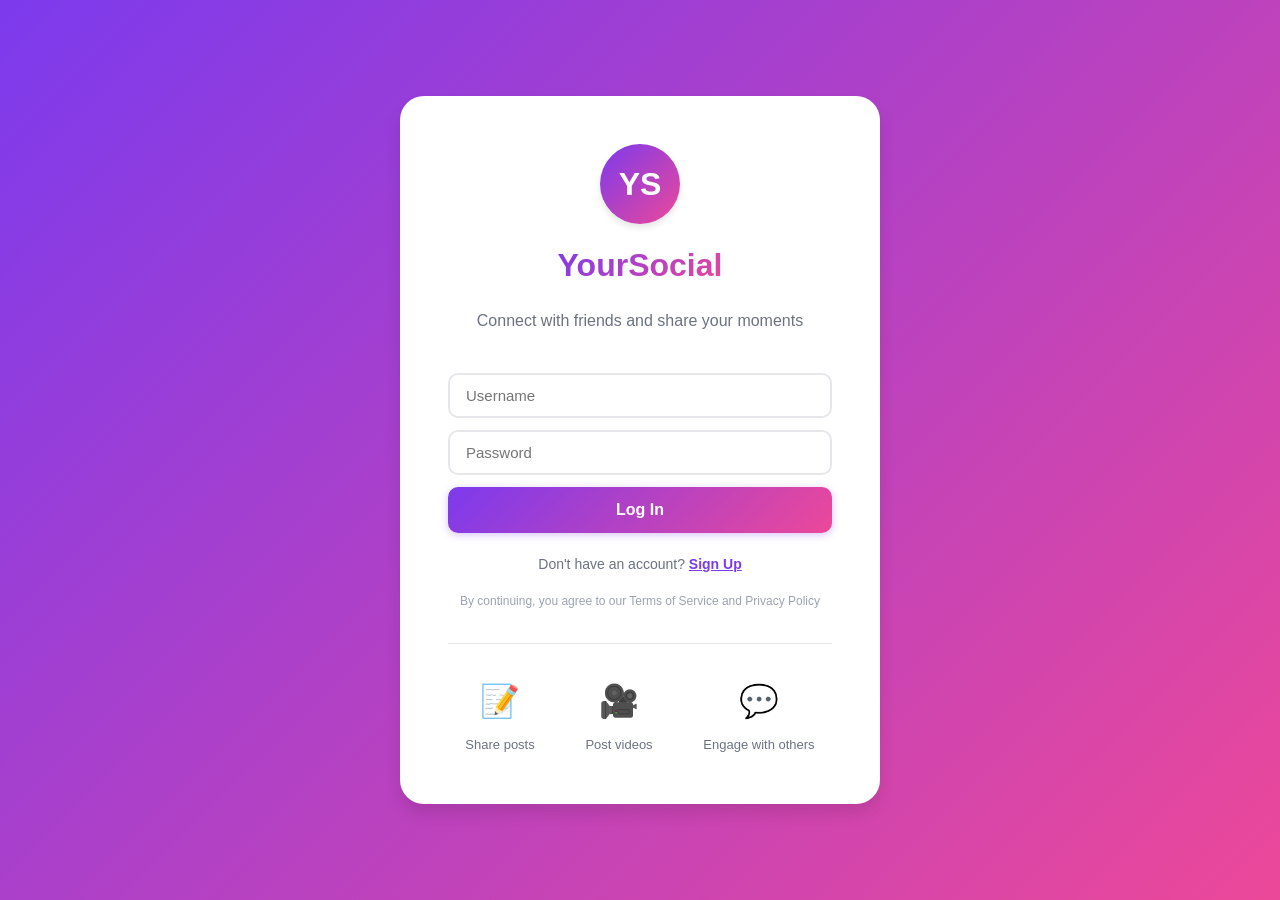
==== commit 043977ec: "Replace Google OAuth with simple password-based authentication - Add login and signup forms with use" ====
--- a/index.html
+++ b/index.html
@@ -7,7 +7,7 @@
     <link rel="stylesheet" href="style.css">
     <!-- Google Sign-In API -->
     <script src="https://accounts.google.com/gsi/client" async defer></script>
-    <meta name="google-signin-client_id" content="415975643615-8rk7tehocfghjr2v3np4oacd06ka8q3k.apps.googleusercontent.com">
+    <meta name="google-signin-client_id" content="415975643615-9hlbr2vik86u0sj4ldvrtjmliqovprb1.apps.googleusercontent.com">
 </head>
 <body>
     <!-- Login Screen -->
@@ -24,7 +24,27 @@
             </div>
 
             <div class="login-content">
-                <div id="googleSignInBtn" class="google-btn-container"></div>
+                <!-- Login Form -->
+                <div id="loginForm" class="auth-form">
+                    <input type="text" id="loginUsername" class="auth-input" placeholder="Username" />
+                    <input type="password" id="loginPassword" class="auth-input" placeholder="Password" />
+                    <button id="loginBtn" class="auth-btn">Log In</button>
+                    <p class="auth-switch">Don't have an account? <span id="showSignup" class="auth-link">Sign Up</span></p>
+                </div>
+
+                <!-- Signup Form -->
+                <div id="signupForm" class="auth-form" style="display: none;">
+                    <input type="text" id="signupUsername" class="auth-input" placeholder="Username" />
+                    <input type="password" id="signupPassword" class="auth-input" placeholder="Password" />
+                    <input type="url" id="signupPicture" class="auth-input" placeholder="Profile Picture URL (optional)" />
+                    <label class="verified-checkbox">
+                        <input type="checkbox" id="signupVerified" />
+                        <span>Request Verified Badge ✓</span>
+                    </label>
+                    <button id="signupBtn" class="auth-btn">Sign Up</button>
+                    <p class="auth-switch">Already have an account? <span id="showLogin" class="auth-link">Log In</span></p>
+                </div>
+
                 <p class="login-terms">By continuing, you agree to our Terms of Service and Privacy Policy</p>
             </div>
 
--- a/style.css
+++ b/style.css
@@ -102,6 +102,87 @@
     margin-bottom: 16px;
 }
 
+/* Auth Forms */
+.auth-form {
+    display: flex;
+    flex-direction: column;
+    gap: 12px;
+    margin-bottom: 16px;
+}
+
+.auth-input {
+    padding: 12px 16px;
+    border: 2px solid var(--border-color);
+    border-radius: 10px;
+    font-size: 15px;
+    font-family: inherit;
+    transition: all 0.2s;
+    outline: none;
+}
+
+.auth-input:focus {
+    border-color: var(--primary-purple);
+    box-shadow: 0 0 0 3px rgba(124, 58, 237, 0.1);
+}
+
+.auth-btn {
+    padding: 14px;
+    background: var(--gradient);
+    border: none;
+    border-radius: 10px;
+    color: white;
+    font-size: 16px;
+    font-weight: 700;
+    cursor: pointer;
+    transition: all 0.2s;
+    box-shadow: 0 2px 8px rgba(124, 58, 237, 0.3);
+}
+
+.auth-btn:hover {
+    transform: translateY(-2px);
+    box-shadow: 0 4px 12px rgba(124, 58, 237, 0.4);
+}
+
+.auth-btn:active {
+    transform: translateY(0);
+}
+
+.auth-switch {
+    text-align: center;
+    font-size: 14px;
+    color: var(--text-gray);
+    margin-top: 8px;
+}
+
+.auth-link {
+    color: var(--primary-purple);
+    font-weight: 600;
+    cursor: pointer;
+    text-decoration: underline;
+}
+
+.auth-link:hover {
+    color: var(--primary-purple-dark);
+}
+
+.verified-checkbox {
+    display: flex;
+    align-items: center;
+    gap: 8px;
+    padding: 12px;
+    background: var(--bg-gray);
+    border-radius: 10px;
+    cursor: pointer;
+    font-size: 14px;
+    font-weight: 600;
+}
+
+.verified-checkbox input[type="checkbox"] {
+    width: 18px;
+    height: 18px;
+    cursor: pointer;
+}
+
 .login-terms {
     font-size: 12px;
     color: var(--text-light);
@@ -483,6 +564,22 @@
     font-size: 15px;
     font-weight: 700;
     color: var(--text-dark);
+    display: inline-flex;
+    align-items: center;
+    gap: 4px;
+}
+
+.verified-badge {
+    display: inline-flex;
+    align-items: center;
+    justify-content: center;
+    width: 18px;
+    height: 18px;
+    background: linear-gradient(135deg, #1d9bf0 0%, #0c7abf 100%);
+    border-radius: 50%;
+    color: white;
+    font-size: 11px;
+    font-weight: bold;
 }
 
 .post-time {
